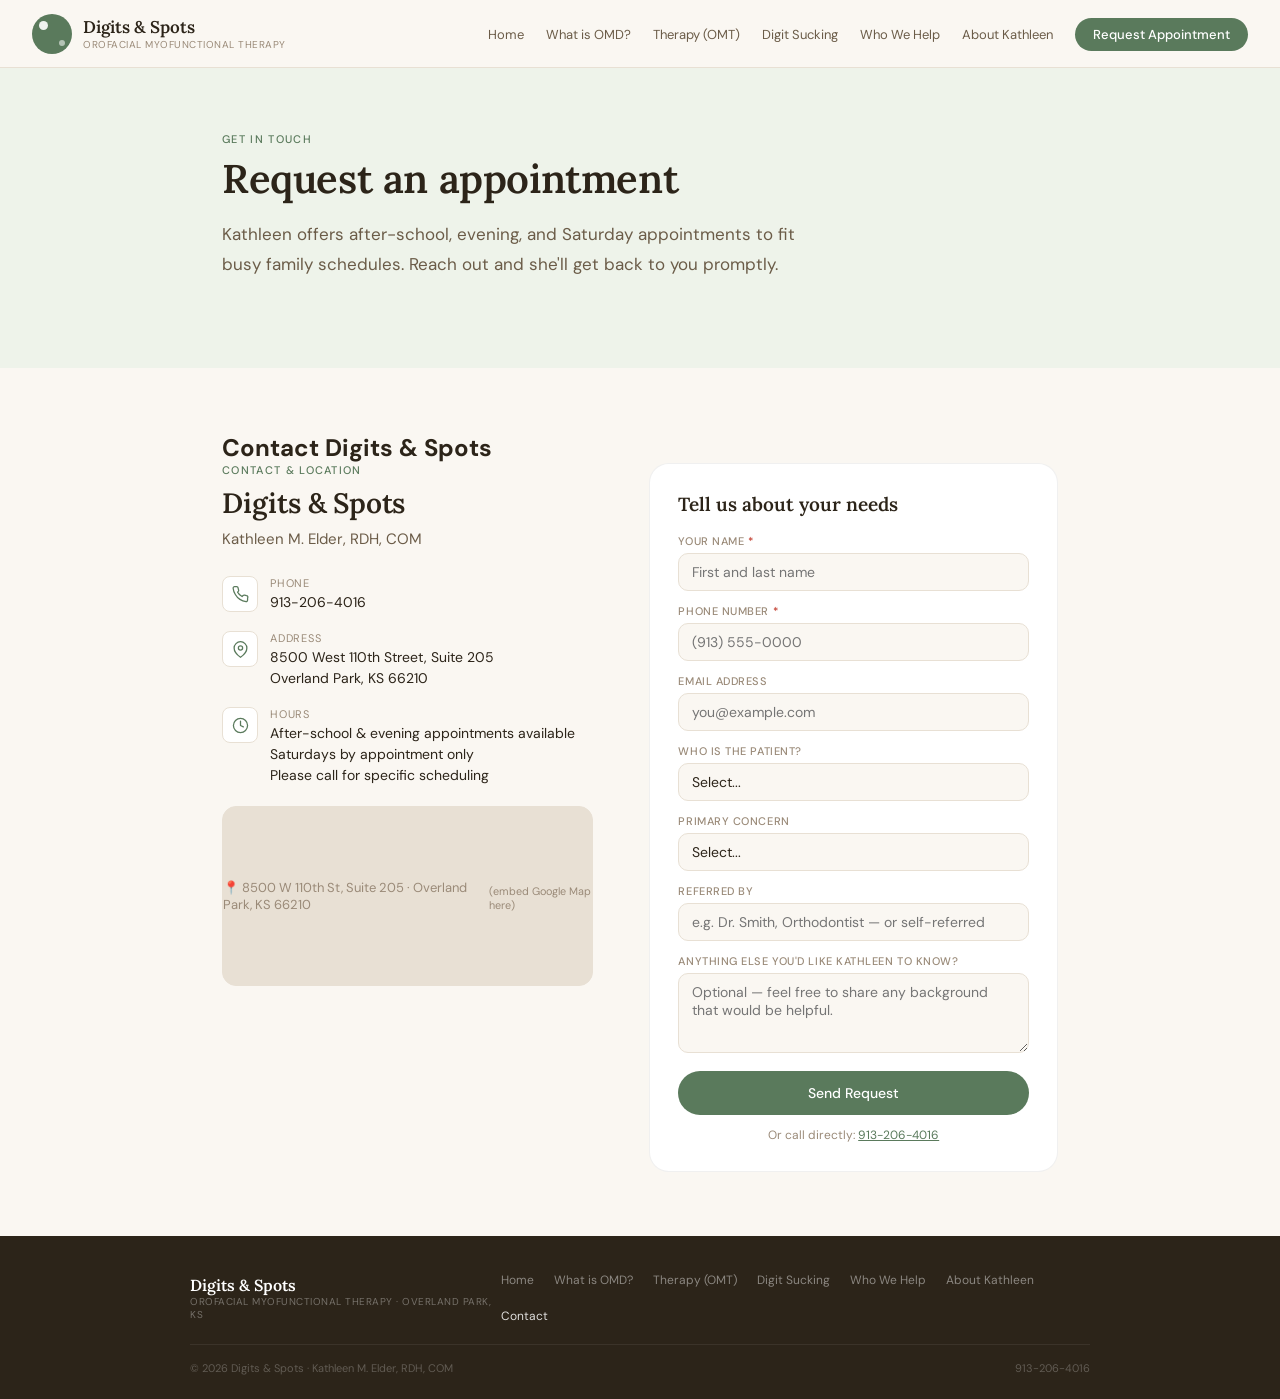
==== contact.html @ 303da66b "initial commit" ====
<!DOCTYPE html>
<html lang="en">
<head>
  <meta charset="UTF-8" />
  <meta name="viewport" content="width=device-width, initial-scale=1.0" />
  <title>Request an Appointment — Digits &amp; Spots</title>
  <meta name="description" content="Contact Kathleen Elder at Digits & Spots in Overland Park, KS. After-school, evening, and Saturday appointments available. Call 913-206-4016." />
  <link rel="stylesheet" href="css/style.css" />
</head>
<body>

  <!-- ===================== NAV ===================== -->
  <nav class="ds-nav">
    <a href="index.html" class="ds-logo" aria-label="Digits &amp; Spots home">
      <div class="ds-logo-mark" aria-hidden="true"></div>
      <div>
        <span class="ds-logo-name">Digits &amp; Spots</span>
        <span class="ds-logo-sub">Orofacial Myofunctional Therapy</span>
      </div>
    </a>
    <button class="ds-nav-toggle" aria-label="Toggle navigation" aria-expanded="false">
      <span></span><span></span><span></span>
    </button>
    <ul class="ds-nav-links">
      <li><a href="index.html">Home</a></li>
      <li><a href="omd.html">What is OMD?</a></li>
      <li><a href="therapy.html">Therapy (OMT)</a></li>
      <li><a href="digit-sucking.html">Digit Sucking</a></li>
      <li><a href="who-we-help.html">Who We Help</a></li>
      <li><a href="about.html">About Kathleen</a></li>
      <li><a href="contact.html" class="ds-nav-cta active">Request Appointment</a></li>
    </ul>
  </nav>

  <!-- ===================== HERO ===================== -->
  <section class="ds-hero-band">
    <div class="ds-inner">
      <div class="ds-section-label">Get in touch</div>
      <h1 class="ds-h1" style="max-width:520px;">Request an appointment</h1>
      <p class="ds-lead">Kathleen offers after-school, evening, and Saturday appointments to fit busy family schedules. Reach out and she'll get back to you promptly.</p>
    </div>
  </section>

  <main>
    <div class="ds-inner">
      <section class="ds-section" aria-labelledby="contact-heading">
        <h2 class="sr-only" id="contact-heading">Contact Digits &amp; Spots</h2>

        <div class="ds-contact-grid">

          <!-- LEFT: Details -->
          <div>
            <div class="ds-section-label">Contact &amp; location</div>
            <h2 class="ds-h2" style="margin-bottom:6px;">Digits &amp; Spots</h2>
            <p class="ds-body" style="margin-bottom:0;">Kathleen M. Elder, RDH, COM</p>

            <div class="ds-contact-details">
              <div class="ds-citem">
                <div class="ds-citem-icon" aria-hidden="true">
                  <svg width="17" height="17" viewBox="0 0 24 24" fill="none" stroke="#5a7a5c" stroke-width="1.8" stroke-linecap="round" stroke-linejoin="round"><path d="M22 16.92v3a2 2 0 0 1-2.18 2 19.79 19.79 0 0 1-8.63-3.07A19.5 19.5 0 0 1 4.69 12 19.79 19.79 0 0 1 1.61 3.18 2 2 0 0 1 3.6 1h3a2 2 0 0 1 2 1.72c.127.96.361 1.903.7 2.81a2 2 0 0 1-.45 2.11L7.91 8.6a16 16 0 0 0 6.29 6.29l1.45-1.45a2 2 0 0 1 2.11-.45c.907.339 1.85.573 2.81.7A2 2 0 0 1 22 16.92z"/></svg>
                </div>
                <div>
                  <div class="ds-citem-label">Phone</div>
                  <div class="ds-citem-val"><a href="tel:9132064016">913-206-4016</a></div>
                </div>
              </div>

              <div class="ds-citem">
                <div class="ds-citem-icon" aria-hidden="true">
                  <svg width="17" height="17" viewBox="0 0 24 24" fill="none" stroke="#5a7a5c" stroke-width="1.8" stroke-linecap="round" stroke-linejoin="round"><path d="M21 10c0 7-9 13-9 13s-9-6-9-13a9 9 0 0 1 18 0z"/><circle cx="12" cy="10" r="3"/></svg>
                </div>
                <div>
                  <div class="ds-citem-label">Address</div>
                  <div class="ds-citem-val">
                    8500 West 110th Street, Suite 205<br>
                    Overland Park, KS 66210
                  </div>
                </div>
              </div>

              <div class="ds-citem">
                <div class="ds-citem-icon" aria-hidden="true">
                  <svg width="17" height="17" viewBox="0 0 24 24" fill="none" stroke="#5a7a5c" stroke-width="1.8" stroke-linecap="round" stroke-linejoin="round"><circle cx="12" cy="12" r="10"/><polyline points="12 6 12 12 16 14"/></svg>
                </div>
                <div>
                  <div class="ds-citem-label">Hours</div>
                  <div class="ds-citem-val">
                    After-school &amp; evening appointments available<br>
                    Saturdays by appointment only<br>
                    Please call for specific scheduling
                  </div>
                </div>
              </div>
            </div>

            <!--
              GOOGLE MAPS EMBED:
              Replace this placeholder div with your embed iframe, e.g.:
              <iframe
                src="https://www.google.com/maps/embed?pb=..."
                width="100%" height="280" style="border:0; border-radius:14px; margin-top:20px;"
                allowfullscreen="" loading="lazy"
                referrerpolicy="no-referrer-when-downgrade"
                title="Digits &amp; Spots location map">
              </iframe>
            -->
            <div class="ds-map-placeholder">
              📍 8500 W 110th St, Suite 205 · Overland Park, KS 66210<br>
              <small style="margin-top:4px; display:block;">(embed Google Map here)</small>
            </div>
          </div>

          <!-- RIGHT: Form -->
          <div class="ds-form-card">
            <h3>Tell us about your needs</h3>
            <!--
              FORM BACKEND OPTIONS:
              Option A — Formspree (no server needed):
                <form action="https://formspree.io/f/YOUR_FORM_ID" method="POST" class="ds-contact-form">
              Option B — Netlify Forms:
                <form name="contact" method="POST" data-netlify="true" class="ds-contact-form">
              Option C — Custom backend:
                Wire up via fetch() in main.js — the JS already handles the submit event.
            -->
            <form class="ds-contact-form" novalidate>

              <div class="ds-field">
                <label for="name">Your name <span style="color:#c0392b;" aria-hidden="true">*</span></label>
                <input type="text" id="name" name="name" placeholder="First and last name" autocomplete="name" required />
              </div>

              <div class="ds-field">
                <label for="phone">Phone number <span style="color:#c0392b;" aria-hidden="true">*</span></label>
                <input type="tel" id="phone" name="phone" placeholder="(913) 555-0000" autocomplete="tel" required />
              </div>

              <div class="ds-field">
                <label for="email">Email address</label>
                <input type="email" id="email" name="email" placeholder="you@example.com" autocomplete="email" />
              </div>

              <div class="ds-field">
                <label for="patient-age">Who is the patient?</label>
                <select id="patient-age" name="patient_age">
                  <option value="">Select...</option>
                  <option value="child">Child (under 12)</option>
                  <option value="teen">Teen (12–17)</option>
                  <option value="adult">Adult (18+)</option>
                </select>
              </div>

              <div class="ds-field">
                <label for="concern">Primary concern</label>
                <select id="concern" name="concern">
                  <option value="">Select...</option>
                  <option value="digit-sucking">Thumb / finger sucking</option>
                  <option value="tongue-thrust">Tongue thrust</option>
                  <option value="mouth-breathing">Mouth breathing</option>
                  <option value="orthodontic">Orthodontic support (pre/post)</option>
                  <option value="speech">Speech / lisp</option>
                  <option value="swallowing">Swallowing dysfunction</option>
                  <option value="unsure">Not sure — want to learn more</option>
                </select>
              </div>

              <div class="ds-field">
                <label for="referred-by">Referred by</label>
                <input type="text" id="referred-by" name="referred_by" placeholder="e.g. Dr. Smith, Orthodontist — or self-referred" />
              </div>

              <div class="ds-field">
                <label for="message">Anything else you'd like Kathleen to know?</label>
                <textarea id="message" name="message" placeholder="Optional — feel free to share any background that would be helpful."></textarea>
              </div>

              <button type="submit" class="ds-btn-primary" style="width:100%; text-align:center; padding:13px;">Send Request</button>
              <p class="ds-form-note">Or call directly: <a href="tel:9132064016">913-206-4016</a></p>
            </form>
          </div>

        </div>
      </section>
    </div>
  </main>

  <!-- ===================== FOOTER ===================== -->
  <footer class="ds-footer">
    <div class="ds-footer-top">
      <div>
        <div class="ds-footer-name">Digits &amp; Spots</div>
        <div class="ds-footer-sub">Orofacial Myofunctional Therapy · Overland Park, KS</div>
      </div>
      <nav class="ds-footer-links" aria-label="Footer navigation">
        <a href="index.html">Home</a>
        <a href="omd.html">What is OMD?</a>
        <a href="therapy.html">Therapy (OMT)</a>
        <a href="digit-sucking.html">Digit Sucking</a>
        <a href="who-we-help.html">Who We Help</a>
        <a href="about.html">About Kathleen</a>
        <a href="contact.html">Contact</a>
      </nav>
    </div>
    <div class="ds-footer-bottom">
      <span>© 2026 Digits &amp; Spots · Kathleen M. Elder, RDH, COM</span>
      <span>913-206-4016</span>
    </div>
  </footer>

  <script src="js/main.js"></script>
</body>
</html>
---- css/style.css ----
@import url('https://fonts.googleapis.com/css2?family=Lora:ital,wght@0,400;0,500;0,600;1,400&family=DM+Sans:wght@300;400;500&display=swap');

/* ===================================================
   DIGITS & SPOTS — Global Stylesheet
   =================================================== */

*, *::before, *::after { box-sizing: border-box; margin: 0; padding: 0; }

:root {
  --sage:        #5a7a5c;
  --sage-light:  #8aaa7c;
  --sage-pale:   #eef3ea;
  --sage-deep:   #3a5a3c;
  --cream:       #faf7f2;
  --warm-tan:    #e8e0d4;
  --warm-dark:   #2c2419;
  --warm-mid:    #6b5c48;
  --warm-muted:  #9a8a78;
  --font-display: 'Lora', Georgia, serif;
  --font-body:    'DM Sans', sans-serif;
}

html { scroll-behavior: smooth; }

body {
  font-family: var(--font-body);
  color: var(--warm-dark);
  background: var(--cream);
  min-height: 100vh;
  overflow-x: hidden;
}

/* ===================================================
   NAVIGATION
   =================================================== */

.ds-nav {
  background: var(--cream);
  border-bottom: 1px solid var(--warm-tan);
  padding: 0 2rem;
  display: flex;
  align-items: center;
  justify-content: space-between;
  height: 68px;
  position: sticky;
  top: 0;
  z-index: 100;
}

.ds-logo {
  display: flex;
  align-items: center;
  gap: 11px;
  text-decoration: none;
}

.ds-logo-mark {
  width: 40px; height: 40px;
  border-radius: 50%;
  background: var(--sage);
  display: flex; align-items: center; justify-content: center;
  position: relative; flex-shrink: 0;
}
.ds-logo-mark::before {
  content: '';
  width: 9px; height: 9px; border-radius: 50%;
  background: rgba(255,255,255,0.9);
  position: absolute; top: 7px; left: 7px;
}
.ds-logo-mark::after {
  content: '';
  width: 6px; height: 6px; border-radius: 50%;
  background: rgba(255,255,255,0.55);
  position: absolute; bottom: 8px; right: 7px;
}

.ds-logo-name {
  font-family: var(--font-display);
  font-size: 17px; font-weight: 600;
  color: var(--warm-dark); display: block;
}
.ds-logo-sub {
  font-size: 10px; color: var(--warm-muted);
  letter-spacing: 0.05em; text-transform: uppercase; display: block;
}

.ds-nav-links {
  display: flex; align-items: center;
  gap: 22px; list-style: none;
}
.ds-nav-links a {
  font-size: 13px; font-weight: 400;
  color: var(--warm-mid); text-decoration: none;
  padding: 4px 0;
  border-bottom: 2px solid transparent;
  transition: color 0.2s, border-color 0.2s;
}
.ds-nav-links a:hover { color: var(--sage); }
.ds-nav-links a.active { color: var(--sage); border-bottom-color: var(--sage); }

.ds-nav-cta {
  background: var(--sage) !important;
  color: white !important;
  padding: 8px 18px !important;
  border-radius: 100px;
  font-weight: 500 !important;
  border-bottom: none !important;
  transition: background 0.2s !important;
}
.ds-nav-cta:hover { background: var(--sage-deep) !important; }

/* Mobile hamburger (hidden by default) */
.ds-nav-toggle {
  display: none;
  background: none; border: none;
  cursor: pointer; padding: 4px;
  flex-direction: column; gap: 5px;
}
.ds-nav-toggle span {
  display: block; width: 22px; height: 2px;
  background: var(--warm-dark); border-radius: 2px;
  transition: transform 0.25s, opacity 0.25s;
}

/* ===================================================
   LAYOUT & SHARED STRUCTURE
   =================================================== */

.ds-inner {
  max-width: 900px;
  margin: 0 auto;
  padding: 0 2rem;
}

.ds-section        { padding: 64px 0; }
.ds-section-label  { font-size: 11px; text-transform: uppercase; letter-spacing: 0.12em; color: var(--sage); font-weight: 500; margin-bottom: 10px; }

.ds-h1 {
  font-family: var(--font-display);
  font-size: 40px; font-weight: 600;
  color: var(--warm-dark); letter-spacing: -0.4px; line-height: 1.15;
  margin-bottom: 18px;
}
.ds-h1 em { font-style: italic; color: var(--sage); }

.ds-h2 {
  font-family: var(--font-display);
  font-size: 28px; font-weight: 600;
  color: var(--warm-dark); letter-spacing: -0.2px; line-height: 1.2;
  margin-bottom: 14px;
}
.ds-h2 em { font-style: italic; color: var(--sage); }

.ds-lead  { font-size: 17px; color: var(--warm-mid); line-height: 1.75; margin-bottom: 32px; max-width: 580px; }
.ds-body  { font-size: 15px; color: var(--warm-mid); line-height: 1.75; margin-bottom: 18px; }

.ds-divider { border: none; border-top: 1px solid var(--warm-tan); margin: 48px 0; }

/* ===================================================
   HERO BAND
   =================================================== */

.ds-hero-band {
  background: var(--sage-pale);
  padding: 64px 0 56px;
  position: relative; overflow: hidden;
}
.ds-hero-band .dots-bg {
  position: absolute; top: 0; right: 0;
  opacity: 0.13; pointer-events: none;
}

/* ===================================================
   TRUST BAR
   =================================================== */

.ds-trust {
  background: var(--sage);
  padding: 16px 2rem;
  display: flex; justify-content: center;
  gap: 36px; flex-wrap: wrap;
}
.ds-trust-item {
  display: flex; align-items: center;
  gap: 7px; color: rgba(255,255,255,0.85);
  font-size: 12.5px;
}
.ds-trust-item strong { color: white; font-weight: 500; }
.ds-trust-dot {
  width: 5px; height: 5px; border-radius: 50%;
  background: rgba(255,255,255,0.45); flex-shrink: 0;
}

/* ===================================================
   BUTTONS
   =================================================== */

.ds-btn-primary {
  background: var(--sage); color: white;
  padding: 12px 24px; border-radius: 100px;
  font-size: 14px; font-weight: 500;
  text-decoration: none; border: none;
  cursor: pointer; display: inline-block;
  font-family: var(--font-body);
  transition: background 0.2s, transform 0.15s;
}
.ds-btn-primary:hover { background: var(--sage-deep); transform: translateY(-1px); }

.ds-btn-outline {
  background: transparent; color: var(--warm-dark);
  padding: 12px 24px; border-radius: 100px;
  font-size: 14px; font-weight: 500;
  text-decoration: none;
  border: 1.5px solid var(--warm-tan);
  cursor: pointer; display: inline-block;
  font-family: var(--font-body);
  transition: border-color 0.2s, transform 0.15s;
}
.ds-btn-outline:hover { border-color: var(--sage); transform: translateY(-1px); }

.ds-btn-white {
  background: white; color: var(--warm-dark);
  padding: 12px 24px; border-radius: 100px;
  font-size: 14px; font-weight: 500;
  border: none; cursor: pointer;
  display: inline-block; font-family: var(--font-body);
  transition: opacity 0.2s;
}
.ds-btn-white:hover { opacity: 0.85; }

.ds-btn-row { display: flex; gap: 12px; flex-wrap: wrap; margin-top: 8px; }

/* ===================================================
   CARDS
   =================================================== */

.ds-card-grid   { display: grid; grid-template-columns: 1fr 1fr; gap: 16px; margin-bottom: 32px; }
.ds-card-grid-3 { display: grid; grid-template-columns: 1fr 1fr 1fr; gap: 14px; margin-bottom: 32px; }

.ds-card {
  background: white;
  border: 1px solid var(--warm-tan);
  border-radius: 16px; padding: 24px;
  transition: border-color 0.2s, transform 0.2s;
}
.ds-card:hover { border-color: var(--sage-light); transform: translateY(-2px); }

.ds-card-icon {
  width: 38px; height: 38px; border-radius: 10px;
  background: var(--sage-pale);
  display: flex; align-items: center; justify-content: center;
  margin-bottom: 12px;
}
.ds-card h3 {
  font-family: var(--font-display);
  font-size: 16px; font-weight: 600;
  color: var(--warm-dark); margin-bottom: 8px;
}
.ds-card p { font-size: 13px; color: var(--warm-mid); line-height: 1.65; }
.ds-card-link { color: var(--sage); font-size: 13px; }

/* ===================================================
   STAT CARDS
   =================================================== */

.ds-stat-row { display: grid; grid-template-columns: repeat(3, 1fr); gap: 14px; margin: 32px 0; }

.ds-stat {
  background: white;
  border: 1px solid var(--warm-tan);
  border-radius: 14px; padding: 20px; text-align: center;
}
.ds-stat-num {
  font-family: var(--font-display);
  font-size: 30px; font-weight: 600;
  color: var(--sage-deep); line-height: 1;
}
.ds-stat-label { font-size: 12px; color: var(--warm-muted); margin-top: 5px; line-height: 1.4; }

/* Hero stat cards */
.ds-hero-stat {
  background: white; border-radius: 14px;
  padding: 16px 20px;
  display: flex; align-items: center; gap: 14px;
  box-shadow: 0 2px 10px rgba(90,122,92,0.08);
}
.ds-hero-stat-icon {
  width: 42px; height: 42px; border-radius: 10px;
  background: var(--sage-pale);
  display: flex; align-items: center; justify-content: center; flex-shrink: 0;
}
.ds-hero-stat-num {
  font-family: var(--font-display);
  font-size: 22px; font-weight: 600;
  color: var(--sage-deep); line-height: 1;
}
.ds-hero-stat-label { font-size: 12px; color: var(--warm-muted); margin-top: 2px; }

/* ===================================================
   DARK SECTION
   =================================================== */

.ds-dark { background: var(--warm-dark); padding: 64px 0; }
.ds-dark .ds-section-label { color: var(--sage-light); }
.ds-dark .ds-h2  { color: white; }
.ds-dark .ds-body { color: rgba(255,255,255,0.65); }
.ds-dark .ds-lead { color: rgba(255,255,255,0.65); }

/* ===================================================
   PALE (SAGE) SECTION
   =================================================== */

.ds-pale { background: var(--sage-pale); padding: 64px 0; }

/* ===================================================
   PROCESS STEPS
   =================================================== */

.ds-steps { display: flex; flex-direction: column; margin-top: 32px; }
.ds-step  {
  display: grid; grid-template-columns: 56px 1fr;
  gap: 20px; padding-bottom: 32px; position: relative;
}
.ds-step:not(:last-child)::after {
  content: '';
  position: absolute; left: 27px; top: 44px; bottom: 0;
  width: 2px; background: var(--warm-tan);
}
.ds-step-num {
  width: 56px; height: 56px; border-radius: 50%;
  background: var(--cream);
  border: 2px solid var(--sage-light);
  display: flex; align-items: center; justify-content: center;
  font-family: var(--font-display);
  font-size: 18px; font-weight: 600; color: var(--sage);
  flex-shrink: 0; z-index: 1; position: relative;
}
.ds-step-body { padding-top: 12px; }
.ds-step-body h3 {
  font-family: var(--font-display);
  font-size: 17px; font-weight: 600;
  color: var(--warm-dark); margin-bottom: 6px;
}
.ds-step-body p { font-size: 14px; color: var(--warm-mid); line-height: 1.65; }

/* ===================================================
   FACTS / BULLETS
   =================================================== */

.ds-facts { display: flex; flex-direction: column; gap: 10px; }
.ds-fact  { display: flex; gap: 10px; font-size: 14px; color: var(--warm-mid); align-items: flex-start; }
.ds-fact-dot {
  width: 7px; height: 7px; border-radius: 50%;
  background: var(--sage-light); flex-shrink: 0; margin-top: 5px;
}
.ds-dark .ds-fact { color: rgba(255,255,255,0.65); }

/* ===================================================
   TAGS / PILLS
   =================================================== */

.ds-tag-row { display: flex; gap: 8px; flex-wrap: wrap; margin-bottom: 24px; }
.ds-tag {
  background: white; border: 1px solid var(--warm-tan);
  border-radius: 100px; padding: 5px 14px;
  font-size: 12.5px; color: var(--warm-mid);
}

.ds-cred-pills { display: flex; gap: 7px; flex-wrap: wrap; margin: 12px 0 18px; }
.ds-cred {
  background: var(--sage-pale); color: var(--sage-deep);
  border-radius: 100px; padding: 4px 12px;
  font-size: 12px; font-weight: 500;
}
.ds-dark .ds-cred { background: rgba(255,255,255,0.1); color: rgba(255,255,255,0.8); }

/* ===================================================
   HIGHLIGHT / BLOCKQUOTE
   =================================================== */

.ds-highlight {
  background: var(--sage-pale);
  border-left: 4px solid var(--sage);
  border-radius: 0 12px 12px 0;
  padding: 18px 20px; margin: 24px 0;
}
.ds-highlight p { font-size: 15px; color: var(--sage-deep); line-height: 1.65; font-style: italic; }
.ds-highlight cite { font-size: 12px; color: var(--warm-muted); font-style: normal; display: block; margin-top: 6px; }

/* ===================================================
   FAQ ACCORDION
   =================================================== */

.ds-faq { display: flex; flex-direction: column; }
.ds-faq-item { border-bottom: 1px solid var(--warm-tan); }
.ds-faq-q {
  width: 100%; background: none; border: none; text-align: left;
  padding: 18px 0;
  font-family: var(--font-body);
  font-size: 15px; font-weight: 500; color: var(--warm-dark);
  cursor: pointer;
  display: flex; justify-content: space-between; align-items: center; gap: 16px;
}
.ds-faq-q:hover { color: var(--sage); }
.ds-faq-icon { font-size: 20px; color: var(--sage); flex-shrink: 0; transition: transform 0.25s; font-weight: 300; }
.ds-faq-a { font-size: 14px; color: var(--warm-mid); line-height: 1.7; padding-bottom: 18px; display: none; }
.ds-faq-item.open .ds-faq-a  { display: block; }
.ds-faq-item.open .ds-faq-icon { transform: rotate(45deg); }

/* ===================================================
   PORTRAIT / ABOUT
   =================================================== */

.ds-about-grid { display: grid; grid-template-columns: 260px 1fr; gap: 52px; align-items: start; }
.ds-portrait-frame {
  background: var(--sage-deep); border-radius: 20px;
  aspect-ratio: 3/4;
  display: flex; align-items: center; justify-content: center;
  flex-direction: column; gap: 12px;
  color: rgba(255,255,255,0.5); font-size: 12px; text-align: center;
  padding: 20px; position: relative;
}
/* Swap in a real photo: add class ds-portrait-photo and set background-image */
.ds-portrait-photo {
  background-size: cover;
  background-position: center top;
}
.ds-portrait-initials {
  width: 72px; height: 72px; border-radius: 50%;
  background: rgba(255,255,255,0.12);
  display: flex; align-items: center; justify-content: center;
  font-family: var(--font-display);
  font-size: 22px; color: white; font-weight: 500;
}
.ds-portrait-badge {
  position: absolute; bottom: -12px; right: -12px;
  background: var(--sage); color: white;
  padding: 8px 14px; border-radius: 12px;
  font-size: 11px; font-weight: 500; line-height: 1.4;
  text-align: center; max-width: 140px;
}
.ds-portrait-badge strong { display: block; font-size: 12px; margin-bottom: 2px; }

/* ===================================================
   WHO WE HELP
   =================================================== */

.ds-audience-grid { display: grid; grid-template-columns: 1fr 1fr; gap: 20px; margin-bottom: 40px; }
.ds-audience-card { border-radius: 20px; padding: 32px; }
.ds-audience-card.children { background: var(--sage-pale); border: 1px solid var(--sage-light); }
.ds-audience-card.adults   { background: white; border: 1px solid var(--warm-tan); }
.ds-audience-card h3 { font-family: var(--font-display); font-size: 20px; font-weight: 600; margin-bottom: 8px; }
.ds-audience-card .ds-sub  { font-size: 13px; color: var(--warm-muted); margin-bottom: 16px; }

/* ===================================================
   REFERRAL BANNER
   =================================================== */

.ds-referral {
  background: var(--warm-dark); border-radius: 20px;
  padding: 32px 36px;
  display: flex; justify-content: space-between; align-items: center;
  gap: 24px; flex-wrap: wrap; margin-top: 40px;
}
.ds-referral h3 { font-family: var(--font-display); font-size: 20px; font-weight: 600; color: white; margin-bottom: 6px; }
.ds-referral p  { font-size: 14px; color: rgba(255,255,255,0.6); }
.ds-referral-actions { display: flex; gap: 12px; flex-wrap: wrap; }
.ds-btn-ghost {
  background: rgba(255,255,255,0.12); color: white;
  padding: 12px 20px; border-radius: 100px;
  font-size: 14px; font-weight: 500; text-decoration: none;
  display: inline-block;
  border: 1px solid rgba(255,255,255,0.2);
  transition: background 0.2s;
}
.ds-btn-ghost:hover { background: rgba(255,255,255,0.2); }

/* ===================================================
   PARTNERS GRID
   =================================================== */

.ds-partners { display: grid; grid-template-columns: repeat(4, 1fr); gap: 12px; margin: 28px 0; }
.ds-partner  {
  background: white; border: 1px solid var(--warm-tan);
  border-radius: 12px; padding: 18px 14px; text-align: center;
}
.ds-partner-emoji { font-size: 22px; margin-bottom: 8px; }
.ds-partner h4 { font-size: 13px; font-weight: 500; color: var(--warm-dark); }

/* ===================================================
   CONTACT
   =================================================== */

.ds-contact-grid { display: grid; grid-template-columns: 1fr 1.1fr; gap: 56px; align-items: start; }
.ds-contact-details { display: flex; flex-direction: column; gap: 18px; margin-top: 24px; }
.ds-citem { display: flex; gap: 12px; align-items: flex-start; }
.ds-citem-icon {
  width: 36px; height: 36px;
  background: white; border-radius: 8px;
  border: 1px solid var(--warm-tan);
  display: flex; align-items: center; justify-content: center; flex-shrink: 0;
}
.ds-citem-label { font-size: 11px; text-transform: uppercase; letter-spacing: 0.07em; color: var(--warm-muted); margin-bottom: 2px; }
.ds-citem-val   { font-size: 14px; color: var(--warm-dark); line-height: 1.5; }
.ds-citem-val a { color: var(--warm-dark); text-decoration: none; }
.ds-citem-val a:hover { color: var(--sage); }

.ds-map-placeholder {
  background: var(--warm-tan); border-radius: 14px; height: 180px;
  display: flex; align-items: center; justify-content: center;
  color: var(--warm-muted); font-size: 13px; margin-top: 20px;
  border: 1px solid var(--warm-tan);
}

/* ===================================================
   FORM
   =================================================== */

.ds-form-card {
  background: white; border-radius: 20px;
  padding: 28px; border: 1px solid rgba(0,0,0,0.06);
}
.ds-form-card h3 {
  font-family: var(--font-display);
  font-size: 19px; font-weight: 600;
  color: var(--warm-dark); margin-bottom: 18px;
}
.ds-field { margin-bottom: 13px; }
.ds-field label {
  display: block; font-size: 11px; font-weight: 500;
  color: var(--warm-muted); letter-spacing: 0.05em;
  text-transform: uppercase; margin-bottom: 5px;
}
.ds-field input,
.ds-field textarea,
.ds-field select {
  width: 100%; padding: 9px 13px;
  border: 1.5px solid var(--warm-tan);
  border-radius: 10px;
  font-family: var(--font-body);
  font-size: 14px; color: var(--warm-dark);
  background: var(--cream); outline: none;
  transition: border-color 0.2s;
  -webkit-appearance: none; appearance: none;
}
.ds-field input:focus,
.ds-field textarea:focus,
.ds-field select:focus { border-color: var(--sage); background: white; }
.ds-field textarea { height: 80px; resize: vertical; }
.ds-form-note { font-size: 12px; color: var(--warm-muted); text-align: center; margin-top: 12px; }
.ds-form-note a { color: var(--sage); }

/* ===================================================
   FOOTER
   =================================================== */

.ds-footer { background: var(--warm-dark); padding: 36px 2rem 24px; }
.ds-footer-top {
  max-width: 900px; margin: 0 auto;
  display: flex; justify-content: space-between; align-items: center;
  padding-bottom: 20px;
  border-bottom: 1px solid rgba(255,255,255,0.07);
  margin-bottom: 16px;
}
.ds-footer-name { font-family: var(--font-display); font-size: 16px; color: white; font-weight: 600; }
.ds-footer-sub  { font-size: 10px; color: rgba(255,255,255,0.35); text-transform: uppercase; letter-spacing: 0.05em; }
.ds-footer-links { display: flex; gap: 20px; flex-wrap: wrap; }
.ds-footer-links a { font-size: 12px; color: rgba(255,255,255,0.45); text-decoration: none; transition: color 0.2s; }
.ds-footer-links a:hover { color: rgba(255,255,255,0.85); }
.ds-footer-links a.active { color: rgba(255,255,255,0.85); }
.ds-footer-bottom {
  max-width: 900px; margin: 0 auto;
  display: flex; justify-content: space-between;
  font-size: 11px; color: rgba(255,255,255,0.25);
}

/* ===================================================
   HOME PAGE SPECIFIC
   =================================================== */

.ds-home-hero-grid {
  display: grid; grid-template-columns: 1fr 1fr;
  gap: 44px; align-items: end;
}
.ds-hero-stats { display: flex; flex-direction: column; gap: 12px; padding-bottom: 8px; }
.ds-hero-eyebrow {
  display: inline-flex; align-items: center; gap: 8px;
  background: white; border: 1px solid var(--warm-tan);
  border-radius: 100px; padding: 5px 14px 5px 8px;
  font-size: 12px; color: var(--sage-deep); font-weight: 500;
  letter-spacing: 0.03em; margin-bottom: 18px;
}
.ds-hero-eyebrow-dot {
  width: 7px; height: 7px; border-radius: 50%;
  background: var(--sage); display: inline-block;
}

/* ===================================================
   SERVICE CARDS (Home)
   =================================================== */

.ds-service-num {
  font-family: var(--font-display);
  font-size: 52px; font-weight: 600;
  color: var(--warm-tan); line-height: 1;
  margin-bottom: 14px; letter-spacing: -2px;
}

/* ===================================================
   RESPONSIVE — MOBILE
   =================================================== */

@media (max-width: 768px) {
  .ds-nav-links { display: none; flex-direction: column; gap: 0; }
  .ds-nav-links.open {
    display: flex;
    position: fixed; top: 68px; left: 0; right: 0;
    background: var(--cream);
    border-bottom: 1px solid var(--warm-tan);
    padding: 12px 0 20px;
  }
  .ds-nav-links.open li { width: 100%; }
  .ds-nav-links.open a {
    display: block; padding: 12px 2rem;
    border-bottom: none; font-size: 15px;
  }
  .ds-nav-links.open .ds-nav-cta {
    margin: 8px 2rem 0; border-radius: 100px;
    text-align: center; display: block;
    padding: 12px 2rem !important;
  }
  .ds-nav-toggle { display: flex; }

  .ds-h1  { font-size: 30px; }
  .ds-h2  { font-size: 22px; }
  .ds-lead { font-size: 15px; }

  .ds-home-hero-grid  { grid-template-columns: 1fr; }
  .ds-hero-stats      { display: none; }
  .ds-card-grid       { grid-template-columns: 1fr; }
  .ds-card-grid-3     { grid-template-columns: 1fr; }
  .ds-stat-row        { grid-template-columns: 1fr; }
  .ds-about-grid      { grid-template-columns: 1fr; }
  .ds-contact-grid    { grid-template-columns: 1fr; }
  .ds-audience-grid   { grid-template-columns: 1fr; }
  .ds-partners        { grid-template-columns: 1fr 1fr; }
  .ds-trust           { gap: 16px; }
  .ds-referral        { flex-direction: column; }
  .ds-footer-top      { flex-direction: column; gap: 20px; align-items: flex-start; }

  .ds-section { padding: 44px 0; }
  .ds-dark    { padding: 44px 0; }
  .ds-pale    { padding: 44px 0; }
}
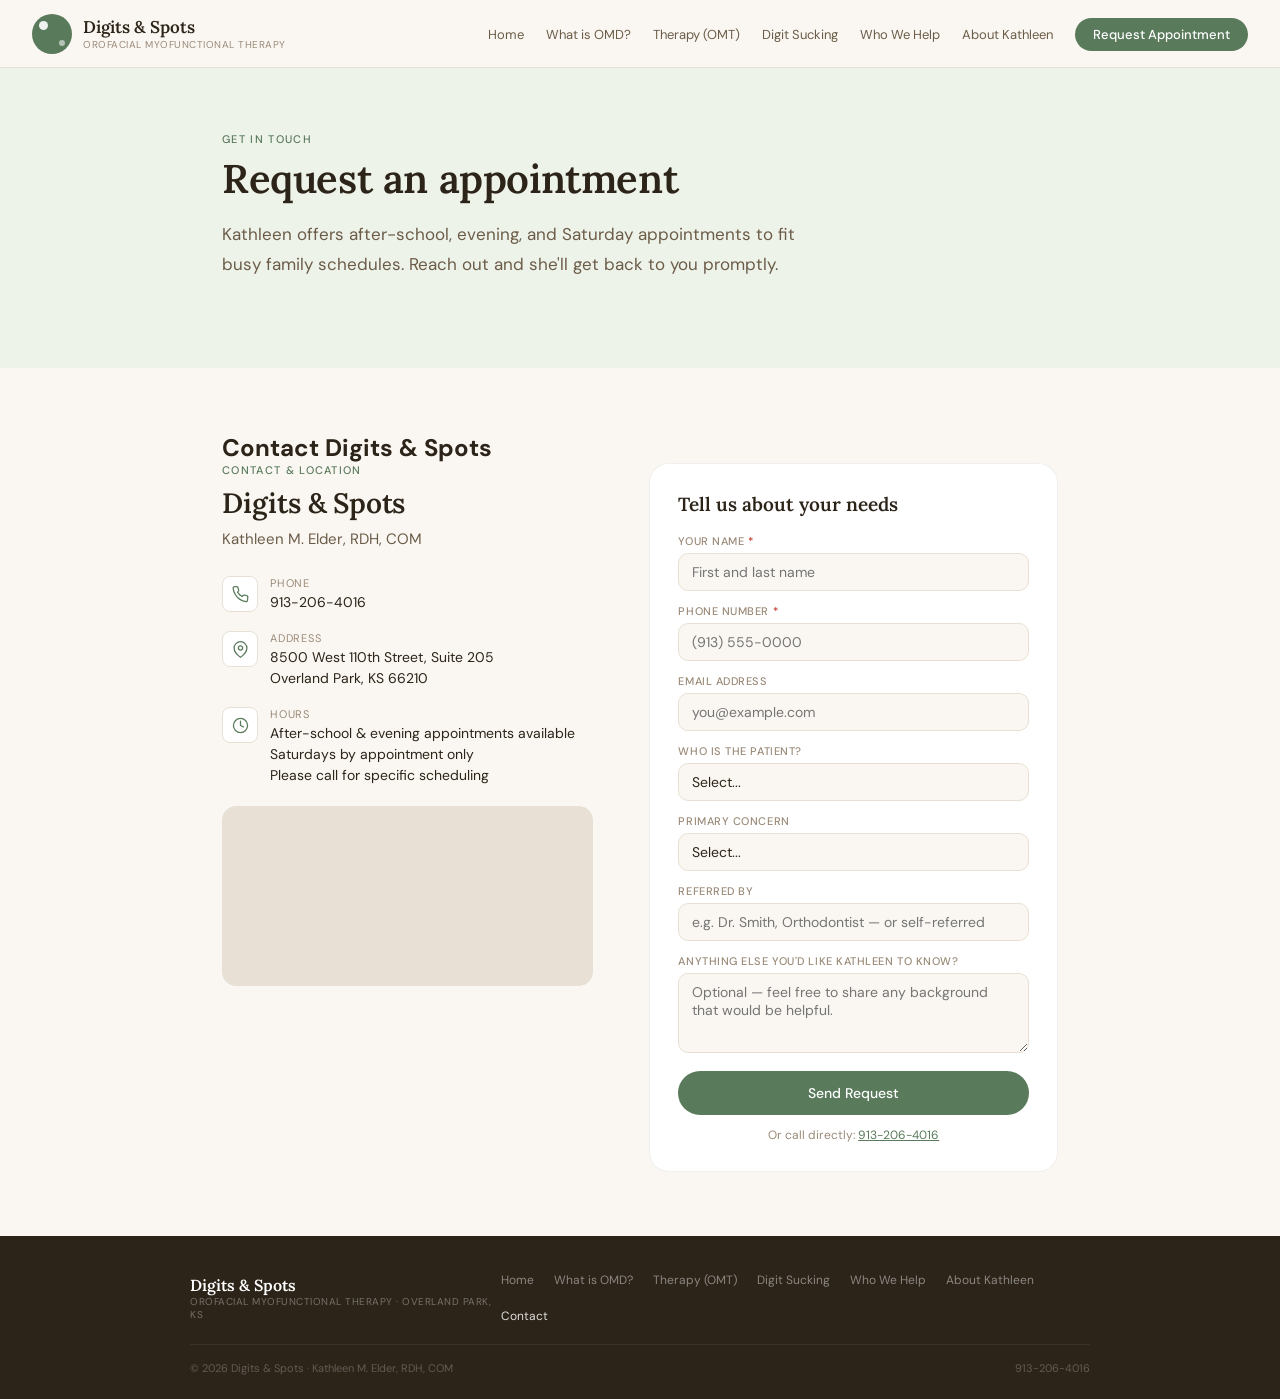
==== commit 3eed5d81: "added the formspree contact form and google map embed" ====
--- a/contact.html
+++ b/contact.html
@@ -94,19 +94,31 @@
             </div>
 
             <!--
-              GOOGLE MAPS EMBED:
-              Replace this placeholder div with your embed iframe, e.g.:
+              GOOGLE MAPS EMBED — how to get your embed code:
+              1. Go to https://maps.google.com
+              2. Search for: 8500 W 110th St Suite 205, Overland Park, KS 66210
+              3. Click Share → Embed a map → Copy HTML
+              4. Paste the <iframe> tag below, replacing the placeholder div.
+
+              The iframe should look roughly like this (your src URL will be unique):
               <iframe
-                src="https://www.google.com/maps/embed?pb=..."
-                width="100%" height="280" style="border:0; border-radius:14px; margin-top:20px;"
+                src="https://www.google.com/maps/embed?pb=!1m18!..."
+                width="100%" height="260"
+                style="border:0; border-radius:14px; display:block;"
                 allowfullscreen="" loading="lazy"
                 referrerpolicy="no-referrer-when-downgrade"
-                title="Digits &amp; Spots location map">
+                title="Digits &amp; Spots — 8500 W 110th St, Overland Park, KS">
               </iframe>
             -->
-            <div class="ds-map-placeholder">
-              📍 8500 W 110th St, Suite 205 · Overland Park, KS 66210<br>
-              <small style="margin-top:4px; display:block;">(embed Google Map here)</small>
+            <div class="ds-map-placeholder" id="map-placeholder">
+              <iframe
+                src="https://www.google.com/maps/embed?pb=!1m18!1m12!1m3!1d3103.753471097652!2d-94.68478552410875!3d38.929611944802836!2m3!1f0!2f0!3f0!3m2!1i1024!2i768!4f13.1!3m3!1m2!1s0x87c0ea56bc0dcf51%3A0x35dce3a68672e450!2s8500%20W%20110th%20St%20Suite%20205%2C%20Overland%20Park%2C%20KS%2066210!5e0!3m2!1sen!2sus!4v1779480967660!5m2!1sen!2sus"
+                width="100%" height="260"
+                style="border:0; border-radius:14px; display:block;"
+                allowfullscreen="" loading="lazy"
+                referrerpolicy="no-referrer-when-downgrade"
+                title="Digits &amp; Spots — 8500 W 110th St, Overland Park, KS">
+              </iframe>
             </div>
           </div>
 
@@ -114,15 +126,27 @@
           <div class="ds-form-card">
             <h3>Tell us about your needs</h3>
             <!--
-              FORM BACKEND OPTIONS:
-              Option A — Formspree (no server needed):
-                <form action="https://formspree.io/f/YOUR_FORM_ID" method="POST" class="ds-contact-form">
-              Option B — Netlify Forms:
-                <form name="contact" method="POST" data-netlify="true" class="ds-contact-form">
-              Option C — Custom backend:
-                Wire up via fetch() in main.js — the JS already handles the submit event.
+              FORMSPREE SETUP (one-time):
+              1. Go to https://formspree.io and sign up / log in.
+              2. Create a new form — Formspree will give you a unique form ID
+                 that looks like: xpwzabcd
+              3. Replace YOUR_FORM_ID in the action URL below with that ID.
+              4. Formspree will email submissions to the address on your account.
+                 You can change the recipient inside your Formspree dashboard.
+              5. (Optional) In the Formspree dashboard, set a custom Reply-To
+                 field to "email" so you can reply directly to patients.
             -->
-            <form class="ds-contact-form" novalidate>
+            <form
+              class="ds-contact-form"
+              action="https://formspree.io/f/mwvzbyea"
+              method="POST"
+              novalidate
+            >
+              <!-- Formspree config fields -->
+              <input type="hidden" name="_subject" value="New appointment request — Digits &amp; Spots" />
+              <input type="hidden" name="_next" value="" />
+              <!-- Honeypot spam trap — keep hidden -->
+              <input type="text" name="_gotcha" style="display:none" tabindex="-1" autocomplete="off" />
 
               <div class="ds-field">
                 <label for="name">Your name <span style="color:#c0392b;" aria-hidden="true">*</span></label>
@@ -173,7 +197,15 @@
                 <textarea id="message" name="message" placeholder="Optional — feel free to share any background that would be helpful."></textarea>
               </div>
 
-              <button type="submit" class="ds-btn-primary" style="width:100%; text-align:center; padding:13px;">Send Request</button>
+              <!-- Success / error messages — shown by main.js after submit -->
+              <div id="form-success" role="alert" style="display:none; background:var(--sage-pale); border:1px solid var(--sage-light); border-radius:12px; padding:16px 18px; margin-bottom:14px; font-size:14px; color:var(--sage-deep); line-height:1.5;">
+                ✓ <strong>Request sent!</strong> Kathleen will be in touch soon. You can also reach her directly at <a href="tel:9132064016" style="color:var(--sage-deep);">913-206-4016</a>.
+              </div>
+              <div id="form-error" role="alert" style="display:none; background:#fdf2f2; border:1px solid #e8b4b4; border-radius:12px; padding:16px 18px; margin-bottom:14px; font-size:14px; color:#8b2e2e; line-height:1.5;">
+                ✗ Something went wrong — please try again or call <a href="tel:9132064016" style="color:#8b2e2e;">913-206-4016</a> directly.
+              </div>
+
+              <button type="submit" class="ds-btn-primary" id="form-submit-btn" style="width:100%; text-align:center; padding:13px;">Send Request</button>
               <p class="ds-form-note">Or call directly: <a href="tel:9132064016">913-206-4016</a></p>
             </form>
           </div>
@@ -207,5 +239,61 @@
   </footer>
 
   <script src="js/main.js"></script>
+  <script>
+    // Formspree AJAX submission — intercepts the native POST so the page
+    // doesn't redirect, and instead shows the inline success / error state.
+    (function () {
+      var form    = document.querySelector('.ds-contact-form');
+      var btn     = document.getElementById('form-submit-btn');
+      var success = document.getElementById('form-success');
+      var error   = document.getElementById('form-error');
+
+      if (!form) return;
+
+      form.addEventListener('submit', function (e) {
+        e.preventDefault();
+
+        // Basic client-side required-field check
+        var name  = form.querySelector('#name');
+        var phone = form.querySelector('#phone');
+        var valid = true;
+        [name, phone].forEach(function (el) {
+          if (!el.value.trim()) {
+            el.style.borderColor = '#c0392b';
+            valid = false;
+          } else {
+            el.style.borderColor = '';
+          }
+        });
+        if (!valid) return;
+
+        // Send to Formspree
+        btn.disabled    = true;
+        btn.textContent = 'Sending…';
+        success.style.display = 'none';
+        error.style.display   = 'none';
+
+        fetch(form.action, {
+          method:  'POST',
+          body:    new FormData(form),
+          headers: { 'Accept': 'application/json' }
+        })
+        .then(function (res) {
+          if (res.ok) {
+            success.style.display = 'block';
+            form.reset();
+            btn.textContent = 'Sent ✓';
+          } else {
+            return res.json().then(function (data) { throw data; });
+          }
+        })
+        .catch(function () {
+          error.style.display = 'block';
+          btn.disabled    = false;
+          btn.textContent = 'Send Request';
+        });
+      });
+    })();
+  </script>
 </body>
-</html>
+</html>
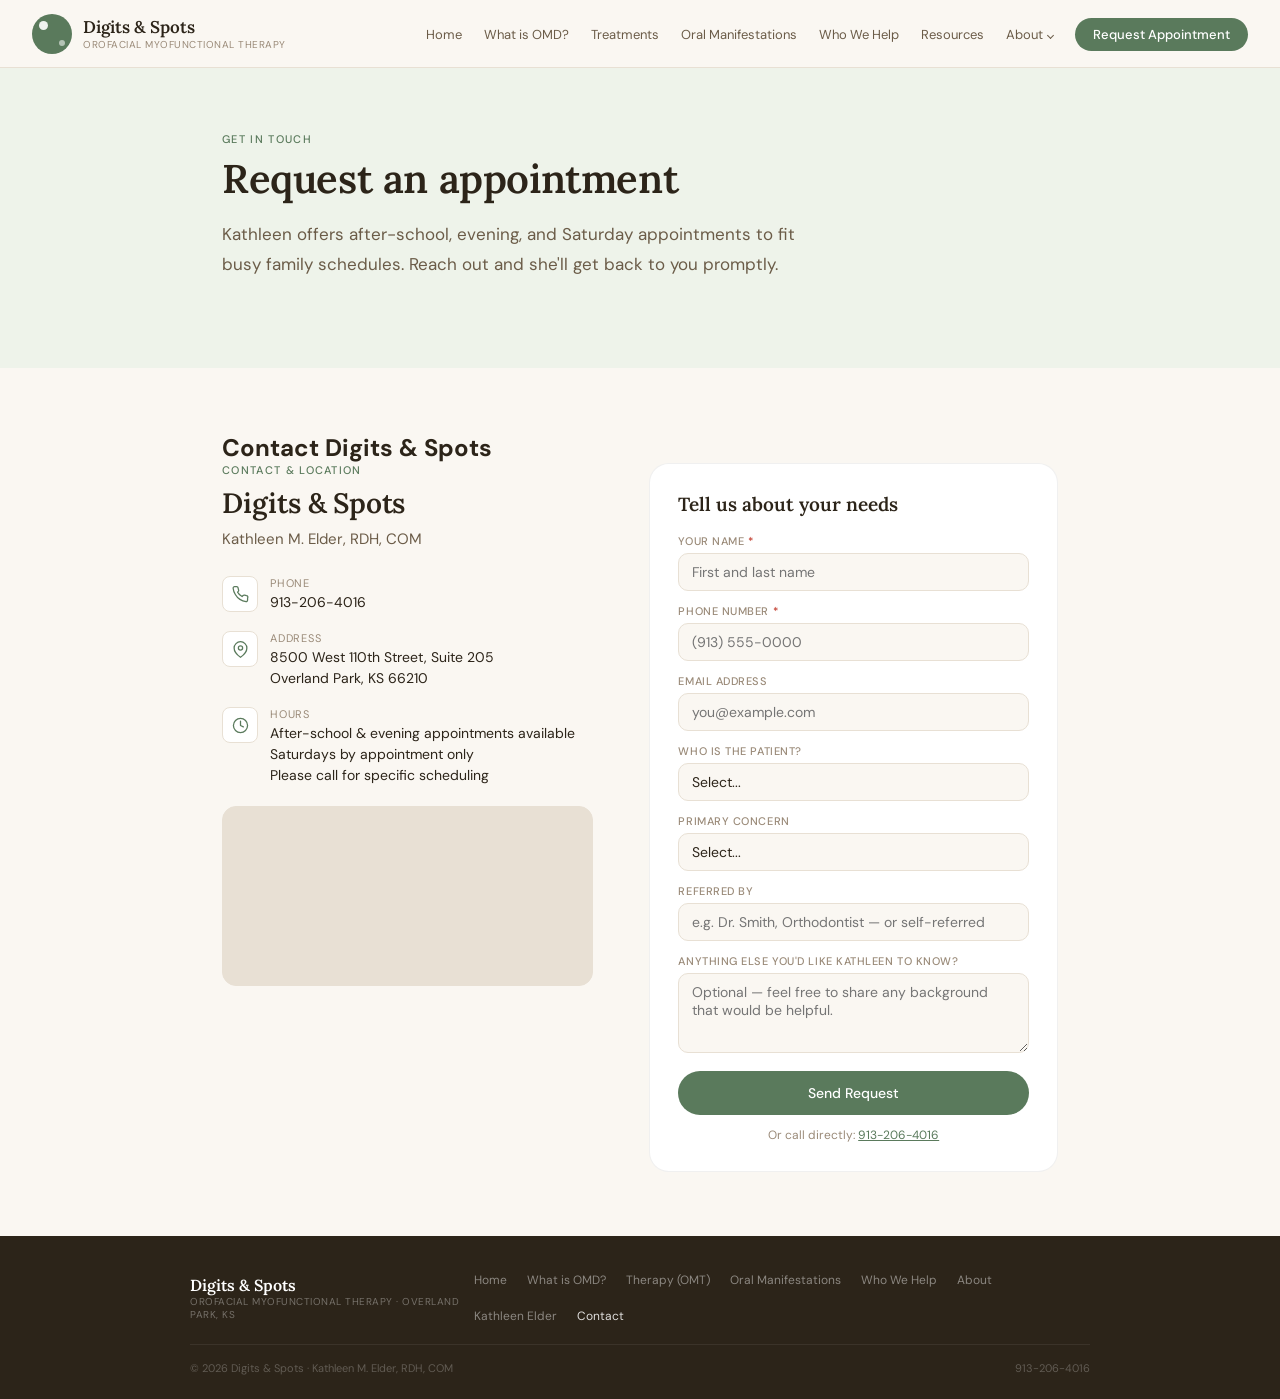
==== commit a77b2a0f: "Restructure site with new page hierarchy, nav dropdown, and expanded content - Reorganize homepage i" ====
--- a/contact.html
+++ b/contact.html
@@ -23,11 +23,12 @@
     </button>
     <ul class="ds-nav-links">
       <li><a href="index.html">Home</a></li>
-      <li><a href="omd.html">What is OMD?</a></li>
-      <li><a href="therapy.html">Therapy (OMT)</a></li>
-      <li><a href="digit-sucking.html">Digit Sucking</a></li>
+      <li><a href="orofacialmyofunctionaldisorders.html">What is OMD?</a></li>
+      <li><a href="treatments.html">Treatments</a></li>
+      <li><a href="oral-manifestations.html">Oral Manifestations</a></li>
       <li><a href="who-we-help.html">Who We Help</a></li>
-      <li><a href="about.html">About Kathleen</a></li>
+      <li><a href="resources.html">Resources</a></li>
+      <li class="ds-nav-dropdown"><a href="#">About</a><ul class="ds-nav-dropdown-menu"><li><a href="about/digitsandspots.html">Digits &amp; Spots</a></li><li><a href="about/kathleenelder.html">Kathleen Elder</a></li></ul></li>
       <li><a href="contact.html" class="ds-nav-cta active">Request Appointment</a></li>
     </ul>
   </nav>
@@ -224,11 +225,12 @@
       </div>
       <nav class="ds-footer-links" aria-label="Footer navigation">
         <a href="index.html">Home</a>
-        <a href="omd.html">What is OMD?</a>
-        <a href="therapy.html">Therapy (OMT)</a>
-        <a href="digit-sucking.html">Digit Sucking</a>
+        <a href="orofacialmyofunctionaldisorders.html">What is OMD?</a>
+        <a href="treatments.html">Therapy (OMT)</a>
+        <a href="oral-manifestations.html">Oral Manifestations</a>
         <a href="who-we-help.html">Who We Help</a>
-        <a href="about.html">About Kathleen</a>
+        <a href="about/digitsandspots.html">About</a>
+        <a href="about/kathleenelder.html">Kathleen Elder</a>
         <a href="contact.html">Contact</a>
       </nav>
     </div>
--- a/css/style.css
+++ b/css/style.css
@@ -97,6 +97,53 @@
 }
 .ds-nav-links a:hover { color: var(--sage); }
 .ds-nav-links a.active { color: var(--sage); border-bottom-color: var(--sage); }
+
+/* About dropdown */
+.ds-nav-dropdown {
+  position: relative;
+}
+.ds-nav-dropdown > a::after {
+  content: '';
+  display: inline-block;
+  width: 5px; height: 5px;
+  border-right: 1.5px solid currentColor;
+  border-bottom: 1.5px solid currentColor;
+  transform: rotate(45deg);
+  margin-left: 5px;
+  vertical-align: 1px;
+}
+.ds-nav-dropdown-menu {
+  display: none;
+  position: absolute;
+  top: 100%;
+  left: 50%;
+  transform: translateX(-50%);
+  background: var(--cream);
+  border: 1px solid var(--warm-tan);
+  border-radius: 8px;
+  padding: 6px 0;
+  min-width: 200px;
+  box-shadow: 0 4px 16px rgba(0,0,0,0.08);
+  z-index: 200;
+  list-style: none;
+}
+.ds-nav-dropdown-menu li a {
+  display: block;
+  padding: 8px 16px !important;
+  font-size: 13px;
+  color: var(--warm-mid);
+  text-decoration: none;
+  border-bottom: none !important;
+  white-space: nowrap;
+}
+.ds-nav-dropdown-menu li a:hover {
+  background: var(--sage-pale);
+  color: var(--sage);
+}
+.ds-nav-dropdown:hover .ds-nav-dropdown-menu,
+.ds-nav-dropdown:focus-within .ds-nav-dropdown-menu {
+  display: block;
+}
 
 .ds-nav-cta {
   background: var(--sage) !important;
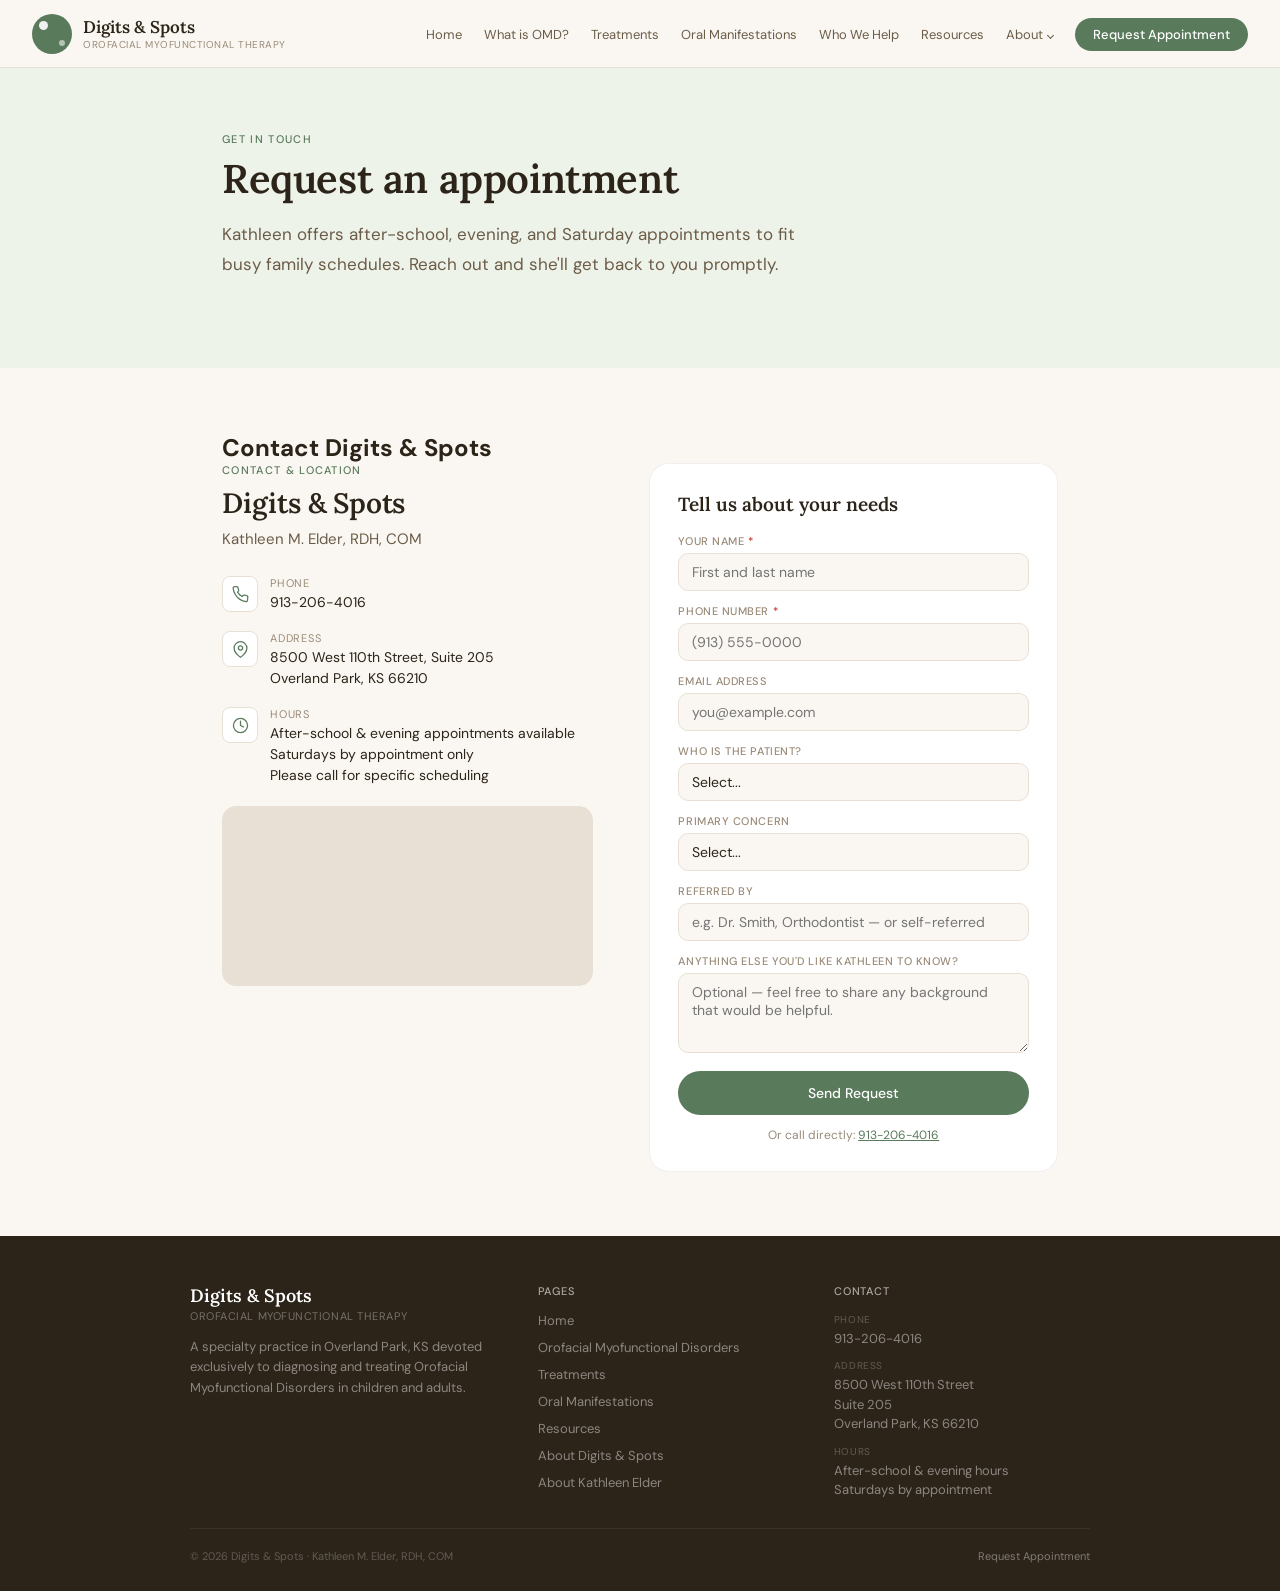
==== commit 7a672237: "redesigned multiple pages" ====
--- a/contact.html
+++ b/contact.html
@@ -218,25 +218,45 @@
 
   <!-- ===================== FOOTER ===================== -->
   <footer class="ds-footer">
-    <div class="ds-footer-top">
+    <div class="ds-footer-grid">
+      <div class="ds-footer-brand">
+        <div class="ds-footer-name">Digits &amp; Spots</div>
+        <div class="ds-footer-sub">Orofacial Myofunctional Therapy</div>
+        <p class="ds-footer-desc">A specialty practice in Overland Park, KS devoted exclusively to diagnosing and treating Orofacial Myofunctional Disorders in children and adults.</p>
+      </div>
       <div>
-        <div class="ds-footer-name">Digits &amp; Spots</div>
-        <div class="ds-footer-sub">Orofacial Myofunctional Therapy · Overland Park, KS</div>
+        <div class="ds-footer-col-title">Pages</div>
+        <nav class="ds-footer-links" aria-label="Footer navigation">
+          <a href="index.html">Home</a>
+          <a href="orofacialmyofunctionaldisorders.html">Orofacial Myofunctional Disorders</a>
+          <a href="treatments.html">Treatments</a>
+          <a href="oral-manifestations.html">Oral Manifestations</a>
+          <a href="resources.html">Resources</a>
+          <a href="about/digitsandspots.html">About Digits &amp; Spots</a>
+          <a href="about/kathleenelder.html">About Kathleen Elder</a>
+        </nav>
       </div>
-      <nav class="ds-footer-links" aria-label="Footer navigation">
-        <a href="index.html">Home</a>
-        <a href="orofacialmyofunctionaldisorders.html">What is OMD?</a>
-        <a href="treatments.html">Therapy (OMT)</a>
-        <a href="oral-manifestations.html">Oral Manifestations</a>
-        <a href="who-we-help.html">Who We Help</a>
-        <a href="about/digitsandspots.html">About</a>
-        <a href="about/kathleenelder.html">Kathleen Elder</a>
-        <a href="contact.html">Contact</a>
-      </nav>
+      <div>
+        <div class="ds-footer-col-title">Contact</div>
+        <div class="ds-footer-contact">
+          <div class="ds-footer-contact-item">
+            <div class="ds-footer-contact-label">Phone</div>
+            <a href="tel:9132064016">913-206-4016</a>
+          </div>
+          <div class="ds-footer-contact-item">
+            <div class="ds-footer-contact-label">Address</div>
+            8500 West 110th Street<br>Suite 205<br>Overland Park, KS 66210
+          </div>
+          <div class="ds-footer-contact-item">
+            <div class="ds-footer-contact-label">Hours</div>
+            After-school &amp; evening hours<br>Saturdays by appointment
+          </div>
+        </div>
+      </div>
     </div>
     <div class="ds-footer-bottom">
-      <span>© 2026 Digits &amp; Spots · Kathleen M. Elder, RDH, COM</span>
-      <span>913-206-4016</span>
+      <span>&copy; 2026 Digits &amp; Spots &middot; Kathleen M. Elder, RDH, COM</span>
+      <a href="contact.html" style="color:rgba(255,255,255,0.4); text-decoration:none;">Request Appointment</a>
     </div>
   </footer>
 
--- a/css/style.css
+++ b/css/style.css
@@ -601,20 +601,31 @@
    FOOTER
    =================================================== */
 
-.ds-footer { background: var(--warm-dark); padding: 36px 2rem 24px; }
-.ds-footer-top {
+.ds-footer { background: var(--warm-dark); padding: 48px 2rem 28px; }
+.ds-footer-grid {
   max-width: 900px; margin: 0 auto;
-  display: flex; justify-content: space-between; align-items: center;
-  padding-bottom: 20px;
+  display: grid; grid-template-columns: 1.2fr 1fr 1fr;
+  gap: 40px;
+  padding-bottom: 28px;
   border-bottom: 1px solid rgba(255,255,255,0.07);
-  margin-bottom: 16px;
-}
-.ds-footer-name { font-family: var(--font-display); font-size: 16px; color: white; font-weight: 600; }
-.ds-footer-sub  { font-size: 10px; color: rgba(255,255,255,0.35); text-transform: uppercase; letter-spacing: 0.05em; }
-.ds-footer-links { display: flex; gap: 20px; flex-wrap: wrap; }
-.ds-footer-links a { font-size: 12px; color: rgba(255,255,255,0.45); text-decoration: none; transition: color 0.2s; }
+  margin-bottom: 20px;
+}
+.ds-footer-brand {}
+.ds-footer-name { font-family: var(--font-display); font-size: 18px; color: white; font-weight: 600; }
+.ds-footer-sub  { font-size: 11px; color: rgba(255,255,255,0.35); text-transform: uppercase; letter-spacing: 0.05em; margin-top: 2px; }
+.ds-footer-desc { font-size: 13px; color: rgba(255,255,255,0.45); line-height: 1.6; margin-top: 14px; }
+.ds-footer-col-title {
+  font-size: 11px; font-weight: 500; color: rgba(255,255,255,0.6);
+  text-transform: uppercase; letter-spacing: 0.08em; margin-bottom: 14px;
+}
+.ds-footer-links { display: flex; flex-direction: column; gap: 10px; }
+.ds-footer-links a { font-size: 13px; color: rgba(255,255,255,0.45); text-decoration: none; transition: color 0.2s; }
 .ds-footer-links a:hover { color: rgba(255,255,255,0.85); }
-.ds-footer-links a.active { color: rgba(255,255,255,0.85); }
+.ds-footer-contact { display: flex; flex-direction: column; gap: 10px; }
+.ds-footer-contact-item { font-size: 13px; color: rgba(255,255,255,0.45); line-height: 1.5; }
+.ds-footer-contact-item a { color: rgba(255,255,255,0.45); text-decoration: none; transition: color 0.2s; }
+.ds-footer-contact-item a:hover { color: rgba(255,255,255,0.85); }
+.ds-footer-contact-label { font-size: 10px; color: rgba(255,255,255,0.25); text-transform: uppercase; letter-spacing: 0.06em; margin-bottom: 2px; }
 .ds-footer-bottom {
   max-width: 900px; margin: 0 auto;
   display: flex; justify-content: space-between;
@@ -693,7 +704,7 @@
   .ds-partners        { grid-template-columns: 1fr 1fr; }
   .ds-trust           { gap: 16px; }
   .ds-referral        { flex-direction: column; }
-  .ds-footer-top      { flex-direction: column; gap: 20px; align-items: flex-start; }
+  .ds-footer-grid     { grid-template-columns: 1fr; gap: 28px; }
 
   .ds-section { padding: 44px 0; }
   .ds-dark    { padding: 44px 0; }
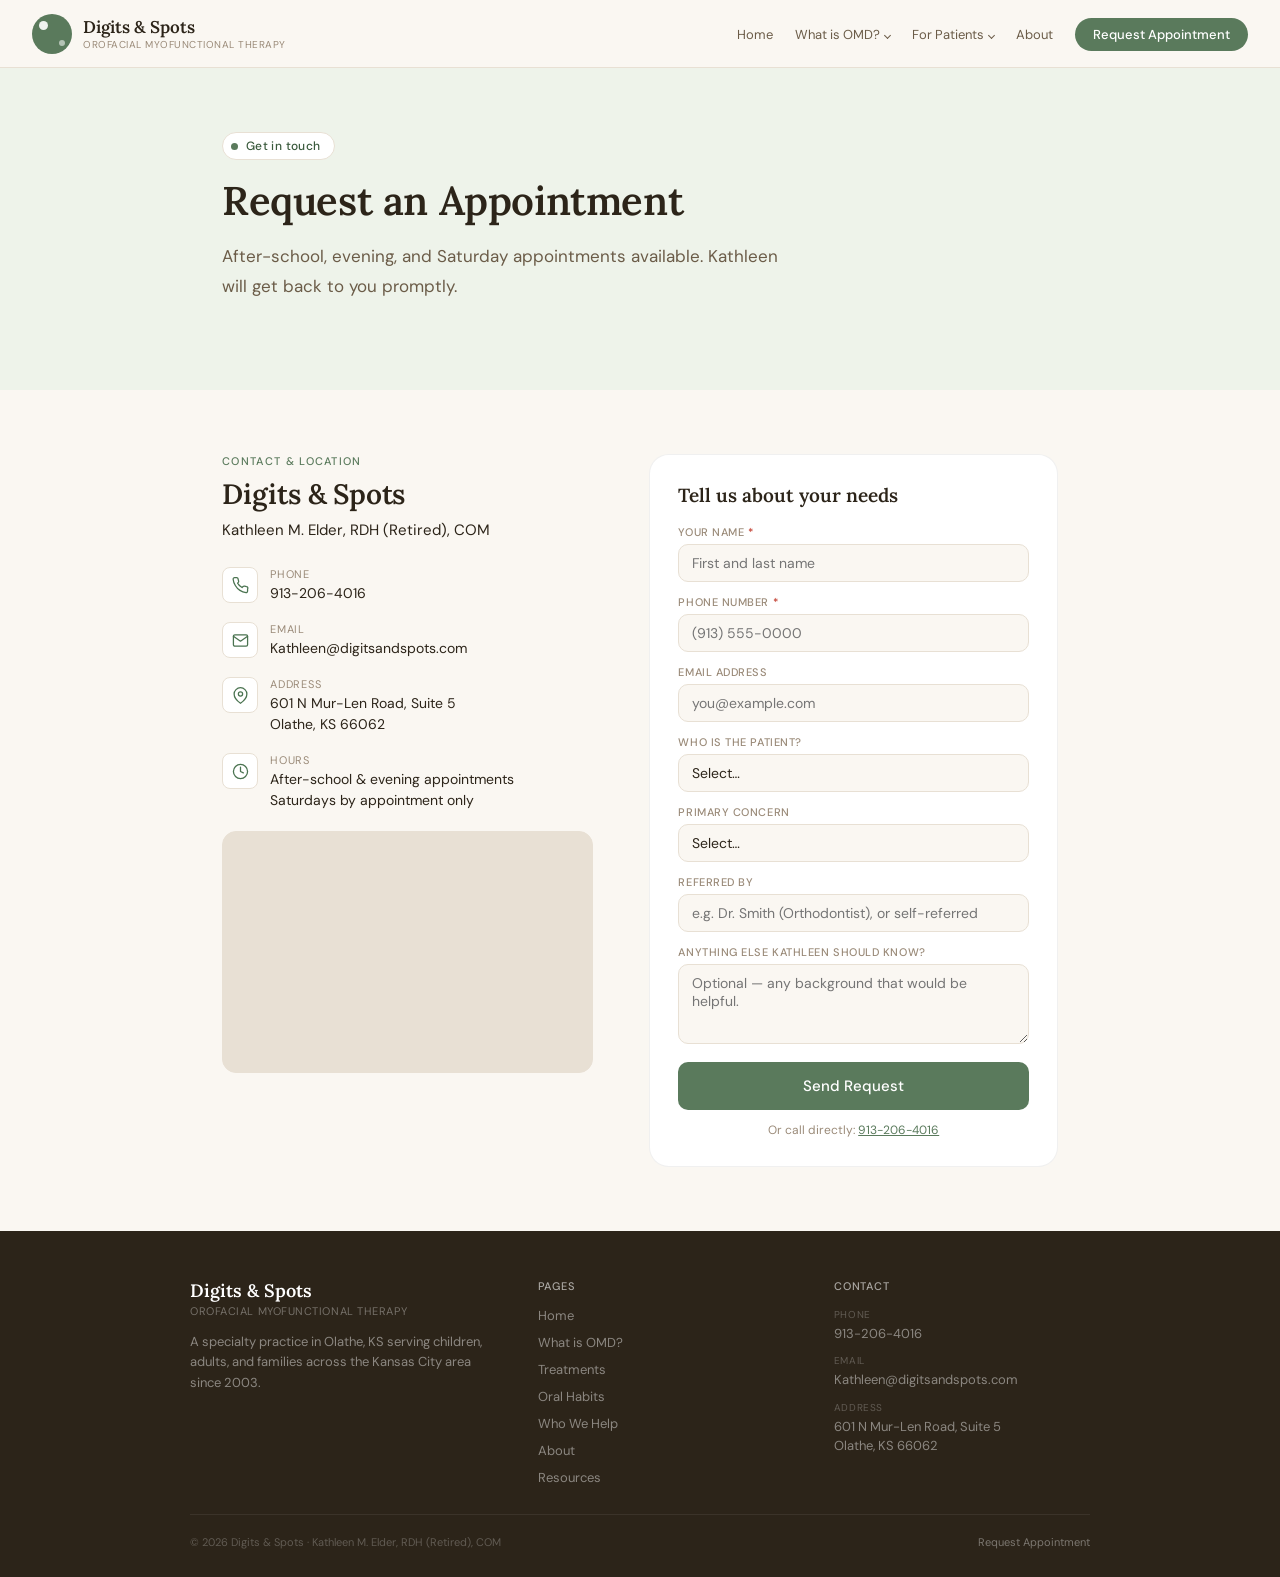
==== commit 640269b3: "reduced words" ====
--- a/contact.html
+++ b/contact.html
@@ -4,12 +4,11 @@
   <meta charset="UTF-8" />
   <meta name="viewport" content="width=device-width, initial-scale=1.0" />
   <title>Request an Appointment — Digits &amp; Spots</title>
-  <meta name="description" content="Contact Kathleen Elder at Digits & Spots in Overland Park, KS. After-school, evening, and Saturday appointments available. Call 913-206-4016." />
+  <meta name="description" content="Contact Kathleen Elder at Digits & Spots in Olathe, KS. Call 913-206-4016 or send a message to request an appointment." />
   <link rel="stylesheet" href="css/style.css" />
 </head>
 <body>
 
-  <!-- ===================== NAV ===================== -->
   <nav class="ds-nav">
     <a href="index.html" class="ds-logo" aria-label="Digits &amp; Spots home">
       <div class="ds-logo-mark" aria-hidden="true"></div>
@@ -23,102 +22,93 @@
     </button>
     <ul class="ds-nav-links">
       <li><a href="index.html">Home</a></li>
-      <li><a href="orofacialmyofunctionaldisorders.html">What is OMD?</a></li>
-      <li><a href="treatments.html">Treatments</a></li>
-      <li><a href="oral-manifestations.html">Oral Manifestations</a></li>
-      <li><a href="who-we-help.html">Who We Help</a></li>
-      <li><a href="resources.html">Resources</a></li>
-      <li class="ds-nav-dropdown"><a href="#">About</a><ul class="ds-nav-dropdown-menu"><li><a href="about/digitsandspots.html">Digits &amp; Spots</a></li><li><a href="about/kathleenelder.html">Kathleen Elder</a></li></ul></li>
+      <li class="ds-nav-dropdown">
+        <a href="orofacial-myofunctional-disorders.html">What is OMD?</a>
+        <ul class="ds-nav-dropdown-menu">
+          <li><a href="orofacial-myofunctional-disorders.html">OMD Overview</a></li>
+          <li><a href="oral-manifestations.html">Oral Habits</a></li>
+        </ul>
+      </li>
+      <li class="ds-nav-dropdown">
+        <a href="treatments.html">For Patients</a>
+        <ul class="ds-nav-dropdown-menu">
+          <li><a href="who-we-help.html">Who We Help</a></li>
+          <li><a href="treatments.html">Treatments</a></li>
+          <li><a href="about/digitsandspots.html">New Patients</a></li>
+          <li><a href="resources.html">Resources</a></li>
+        </ul>
+      </li>
+      <li><a href="about/digits-and-spots.html">About</a></li>
       <li><a href="contact.html" class="ds-nav-cta active">Request Appointment</a></li>
     </ul>
   </nav>
 
-  <!-- ===================== HERO ===================== -->
   <section class="ds-hero-band">
     <div class="ds-inner">
-      <div class="ds-section-label">Get in touch</div>
-      <h1 class="ds-h1" style="max-width:520px;">Request an appointment</h1>
-      <p class="ds-lead">Kathleen offers after-school, evening, and Saturday appointments to fit busy family schedules. Reach out and she'll get back to you promptly.</p>
+      <div class="ds-hero-eyebrow"><span class="ds-hero-eyebrow-dot"></span>Get in touch</div>
+      <h1 class="ds-h1">Request an Appointment</h1>
+      <p class="ds-lead">After-school, evening, and Saturday appointments available. Kathleen will get back to you promptly.</p>
     </div>
   </section>
 
   <main>
     <div class="ds-inner">
-      <section class="ds-section" aria-labelledby="contact-heading">
-        <h2 class="sr-only" id="contact-heading">Contact Digits &amp; Spots</h2>
-
+      <section class="ds-section">
         <div class="ds-contact-grid">
 
-          <!-- LEFT: Details -->
+          <!-- LEFT: Details + map -->
           <div>
             <div class="ds-section-label">Contact &amp; location</div>
             <h2 class="ds-h2" style="margin-bottom:6px;">Digits &amp; Spots</h2>
-            <p class="ds-body" style="margin-bottom:0;">Kathleen M. Elder, RDH, COM</p>
+            <p class="ds-body" style="margin-bottom:0; color:var(--muted);">Kathleen M. Elder, RDH (Retired), COM</p>
 
             <div class="ds-contact-details">
               <div class="ds-citem">
-                <div class="ds-citem-icon" aria-hidden="true">
-                  <svg width="17" height="17" viewBox="0 0 24 24" fill="none" stroke="#5a7a5c" stroke-width="1.8" stroke-linecap="round" stroke-linejoin="round"><path d="M22 16.92v3a2 2 0 0 1-2.18 2 19.79 19.79 0 0 1-8.63-3.07A19.5 19.5 0 0 1 4.69 12 19.79 19.79 0 0 1 1.61 3.18 2 2 0 0 1 3.6 1h3a2 2 0 0 1 2 1.72c.127.96.361 1.903.7 2.81a2 2 0 0 1-.45 2.11L7.91 8.6a16 16 0 0 0 6.29 6.29l1.45-1.45a2 2 0 0 1 2.11-.45c.907.339 1.85.573 2.81.7A2 2 0 0 1 22 16.92z"/></svg>
+                <div class="ds-citem-icon">
+                  <svg width="17" height="17" viewBox="0 0 24 24" fill="none" stroke="#4a7350" stroke-width="1.8" stroke-linecap="round" stroke-linejoin="round" aria-hidden="true"><path d="M22 16.92v3a2 2 0 0 1-2.18 2 19.79 19.79 0 0 1-8.63-3.07A19.5 19.5 0 0 1 4.69 12 19.79 19.79 0 0 1 1.61 3.18 2 2 0 0 1 3.6 1h3a2 2 0 0 1 2 1.72c.127.96.361 1.903.7 2.81a2 2 0 0 1-.45 2.11L7.91 8.6a16 16 0 0 0 6.29 6.29l1.45-1.45a2 2 0 0 1 2.11-.45c.907.339 1.85.573 2.81.7A2 2 0 0 1 22 16.92z"/></svg>
                 </div>
                 <div>
                   <div class="ds-citem-label">Phone</div>
                   <div class="ds-citem-val"><a href="tel:9132064016">913-206-4016</a></div>
                 </div>
               </div>
-
-              <div class="ds-citem">
-                <div class="ds-citem-icon" aria-hidden="true">
-                  <svg width="17" height="17" viewBox="0 0 24 24" fill="none" stroke="#5a7a5c" stroke-width="1.8" stroke-linecap="round" stroke-linejoin="round"><path d="M21 10c0 7-9 13-9 13s-9-6-9-13a9 9 0 0 1 18 0z"/><circle cx="12" cy="10" r="3"/></svg>
+              <div class="ds-citem">
+                <div class="ds-citem-icon">
+                  <svg width="17" height="17" viewBox="0 0 24 24" fill="none" stroke="#4a7350" stroke-width="1.8" stroke-linecap="round" stroke-linejoin="round" aria-hidden="true"><path d="M4 4h16c1.1 0 2 .9 2 2v12c0 1.1-.9 2-2 2H4c-1.1 0-2-.9-2-2V6c0-1.1.9-2 2-2z"/><polyline points="22,6 12,13 2,6"/></svg>
+                </div>
+                <div>
+                  <div class="ds-citem-label">Email</div>
+                  <div class="ds-citem-val"><a href="mailto:Kathleen@digitsandspots.com">Kathleen@digitsandspots.com</a></div>
+                </div>
+              </div>
+              <div class="ds-citem">
+                <div class="ds-citem-icon">
+                  <svg width="17" height="17" viewBox="0 0 24 24" fill="none" stroke="#4a7350" stroke-width="1.8" stroke-linecap="round" stroke-linejoin="round" aria-hidden="true"><path d="M21 10c0 7-9 13-9 13s-9-6-9-13a9 9 0 0 1 18 0z"/><circle cx="12" cy="10" r="3"/></svg>
                 </div>
                 <div>
                   <div class="ds-citem-label">Address</div>
-                  <div class="ds-citem-val">
-                    8500 West 110th Street, Suite 205<br>
-                    Overland Park, KS 66210
-                  </div>
-                </div>
-              </div>
-
-              <div class="ds-citem">
-                <div class="ds-citem-icon" aria-hidden="true">
-                  <svg width="17" height="17" viewBox="0 0 24 24" fill="none" stroke="#5a7a5c" stroke-width="1.8" stroke-linecap="round" stroke-linejoin="round"><circle cx="12" cy="12" r="10"/><polyline points="12 6 12 12 16 14"/></svg>
+                  <div class="ds-citem-val">601 N Mur-Len Road, Suite 5<br>Olathe, KS 66062</div>
+                </div>
+              </div>
+              <div class="ds-citem">
+                <div class="ds-citem-icon">
+                  <svg width="17" height="17" viewBox="0 0 24 24" fill="none" stroke="#4a7350" stroke-width="1.8" stroke-linecap="round" stroke-linejoin="round" aria-hidden="true"><circle cx="12" cy="12" r="10"/><polyline points="12 6 12 12 16 14"/></svg>
                 </div>
                 <div>
                   <div class="ds-citem-label">Hours</div>
-                  <div class="ds-citem-val">
-                    After-school &amp; evening appointments available<br>
-                    Saturdays by appointment only<br>
-                    Please call for specific scheduling
-                  </div>
+                  <div class="ds-citem-val">After-school &amp; evening appointments<br>Saturdays by appointment only</div>
                 </div>
               </div>
             </div>
 
-            <!--
-              GOOGLE MAPS EMBED — how to get your embed code:
-              1. Go to https://maps.google.com
-              2. Search for: 8500 W 110th St Suite 205, Overland Park, KS 66210
-              3. Click Share → Embed a map → Copy HTML
-              4. Paste the <iframe> tag below, replacing the placeholder div.
-
-              The iframe should look roughly like this (your src URL will be unique):
+            <div class="ds-map-placeholder">
               <iframe
-                src="https://www.google.com/maps/embed?pb=!1m18!..."
-                width="100%" height="260"
-                style="border:0; border-radius:14px; display:block;"
+                src="https://www.google.com/maps/embed?pb=!1m18!1m12!1m3!1d3104.0!2d-94.81!3d38.88!2m3!1f0!2f0!3f0!3m2!1i1024!2i768!4f13.1!3m3!1m2!1s0x87c0c8b0e5a1!2s601%20N%20Mur-Len%20Rd%20Suite%205%2C%20Olathe%2C%20KS%2066062!5e0!3m2!1sen!2sus!4v1!5m2!1sen!2sus"
+                width="100%" height="240"
+                style="border:0; border-radius:12px; display:block;"
                 allowfullscreen="" loading="lazy"
                 referrerpolicy="no-referrer-when-downgrade"
-                title="Digits &amp; Spots — 8500 W 110th St, Overland Park, KS">
-              </iframe>
-            -->
-            <div class="ds-map-placeholder" id="map-placeholder">
-              <iframe
-                src="https://www.google.com/maps/embed?pb=!1m18!1m12!1m3!1d3103.753471097652!2d-94.68478552410875!3d38.929611944802836!2m3!1f0!2f0!3f0!3m2!1i1024!2i768!4f13.1!3m3!1m2!1s0x87c0ea56bc0dcf51%3A0x35dce3a68672e450!2s8500%20W%20110th%20St%20Suite%20205%2C%20Overland%20Park%2C%20KS%2066210!5e0!3m2!1sen!2sus!4v1779480967660!5m2!1sen!2sus"
-                width="100%" height="260"
-                style="border:0; border-radius:14px; display:block;"
-                allowfullscreen="" loading="lazy"
-                referrerpolicy="no-referrer-when-downgrade"
-                title="Digits &amp; Spots — 8500 W 110th St, Overland Park, KS">
+                title="Digits &amp; Spots — 601 N Mur-Len Rd, Olathe, KS">
               </iframe>
             </div>
           </div>
@@ -126,27 +116,13 @@
           <!-- RIGHT: Form -->
           <div class="ds-form-card">
             <h3>Tell us about your needs</h3>
-            <!--
-              FORMSPREE SETUP (one-time):
-              1. Go to https://formspree.io and sign up / log in.
-              2. Create a new form — Formspree will give you a unique form ID
-                 that looks like: xpwzabcd
-              3. Replace YOUR_FORM_ID in the action URL below with that ID.
-              4. Formspree will email submissions to the address on your account.
-                 You can change the recipient inside your Formspree dashboard.
-              5. (Optional) In the Formspree dashboard, set a custom Reply-To
-                 field to "email" so you can reply directly to patients.
-            -->
             <form
               class="ds-contact-form"
               action="https://formspree.io/f/mwvzbyea"
               method="POST"
               novalidate
             >
-              <!-- Formspree config fields -->
               <input type="hidden" name="_subject" value="New appointment request — Digits &amp; Spots" />
-              <input type="hidden" name="_next" value="" />
-              <!-- Honeypot spam trap — keep hidden -->
               <input type="text" name="_gotcha" style="display:none" tabindex="-1" autocomplete="off" />
 
               <div class="ds-field">
@@ -167,7 +143,8 @@
               <div class="ds-field">
                 <label for="patient-age">Who is the patient?</label>
                 <select id="patient-age" name="patient_age">
-                  <option value="">Select...</option>
+                  <option value="">Select…</option>
+                  <option value="infant">Infant / toddler</option>
                   <option value="child">Child (under 12)</option>
                   <option value="teen">Teen (12–17)</option>
                   <option value="adult">Adult (18+)</option>
@@ -177,36 +154,36 @@
               <div class="ds-field">
                 <label for="concern">Primary concern</label>
                 <select id="concern" name="concern">
-                  <option value="">Select...</option>
+                  <option value="">Select…</option>
                   <option value="digit-sucking">Thumb / finger sucking</option>
                   <option value="tongue-thrust">Tongue thrust</option>
                   <option value="mouth-breathing">Mouth breathing</option>
                   <option value="orthodontic">Orthodontic support (pre/post)</option>
                   <option value="speech">Speech / lisp</option>
-                  <option value="swallowing">Swallowing dysfunction</option>
+                  <option value="sleep">Sleep / snoring</option>
+                  <option value="swallowing">Swallowing difficulty</option>
                   <option value="unsure">Not sure — want to learn more</option>
                 </select>
               </div>
 
               <div class="ds-field">
                 <label for="referred-by">Referred by</label>
-                <input type="text" id="referred-by" name="referred_by" placeholder="e.g. Dr. Smith, Orthodontist — or self-referred" />
-              </div>
-
-              <div class="ds-field">
-                <label for="message">Anything else you'd like Kathleen to know?</label>
-                <textarea id="message" name="message" placeholder="Optional — feel free to share any background that would be helpful."></textarea>
-              </div>
-
-              <!-- Success / error messages — shown by main.js after submit -->
-              <div id="form-success" role="alert" style="display:none; background:var(--sage-pale); border:1px solid var(--sage-light); border-radius:12px; padding:16px 18px; margin-bottom:14px; font-size:14px; color:var(--sage-deep); line-height:1.5;">
-                ✓ <strong>Request sent!</strong> Kathleen will be in touch soon. You can also reach her directly at <a href="tel:9132064016" style="color:var(--sage-deep);">913-206-4016</a>.
-              </div>
-              <div id="form-error" role="alert" style="display:none; background:#fdf2f2; border:1px solid #e8b4b4; border-radius:12px; padding:16px 18px; margin-bottom:14px; font-size:14px; color:#8b2e2e; line-height:1.5;">
-                ✗ Something went wrong — please try again or call <a href="tel:9132064016" style="color:#8b2e2e;">913-206-4016</a> directly.
-              </div>
-
-              <button type="submit" class="ds-btn-primary" id="form-submit-btn" style="width:100%; text-align:center; padding:13px;">Send Request</button>
+                <input type="text" id="referred-by" name="referred_by" placeholder="e.g. Dr. Smith (Orthodontist), or self-referred" />
+              </div>
+
+              <div class="ds-field">
+                <label for="message">Anything else Kathleen should know?</label>
+                <textarea id="message" name="message" placeholder="Optional — any background that would be helpful."></textarea>
+              </div>
+
+              <div id="form-success" role="alert" style="display:none; background:var(--sage-pale); border:1px solid var(--warm-tan); border-radius:10px; padding:14px 16px; font-size:14px; color:var(--sage-deep); line-height:1.5;">
+                ✓ <strong>Request sent!</strong> Kathleen will be in touch soon. You can also reach her at <a href="tel:9132064016" style="color:var(--sage-deep);">913-206-4016</a>.
+              </div>
+              <div id="form-error" role="alert" style="display:none; background:#fdf2f2; border:1px solid #e8b4b4; border-radius:10px; padding:14px 16px; font-size:14px; color:#8b2e2e; line-height:1.5;">
+                ✗ Something went wrong — please try again or call <a href="tel:9132064016" style="color:#8b2e2e;">913-206-4016</a>.
+              </div>
+
+              <button type="submit" id="form-submit-btn" style="width:100%; text-align:center; padding:14px; background:var(--sage); color:white; border:none; border-radius:10px; font-size:15px; font-weight:500; cursor:pointer; font-family:var(--font-body); transition:background 0.18s;">Send Request</button>
               <p class="ds-form-note">Or call directly: <a href="tel:9132064016">913-206-4016</a></p>
             </form>
           </div>
@@ -216,24 +193,23 @@
     </div>
   </main>
 
-  <!-- ===================== FOOTER ===================== -->
   <footer class="ds-footer">
     <div class="ds-footer-grid">
-      <div class="ds-footer-brand">
+      <div>
         <div class="ds-footer-name">Digits &amp; Spots</div>
         <div class="ds-footer-sub">Orofacial Myofunctional Therapy</div>
-        <p class="ds-footer-desc">A specialty practice in Overland Park, KS devoted exclusively to diagnosing and treating Orofacial Myofunctional Disorders in children and adults.</p>
+        <p class="ds-footer-desc">A specialty practice in Olathe, KS serving children, adults, and families across the Kansas City area since 2003.</p>
       </div>
       <div>
         <div class="ds-footer-col-title">Pages</div>
         <nav class="ds-footer-links" aria-label="Footer navigation">
           <a href="index.html">Home</a>
-          <a href="orofacialmyofunctionaldisorders.html">Orofacial Myofunctional Disorders</a>
+          <a href="orofacial-myofunctional-disorders.html">What is OMD?</a>
           <a href="treatments.html">Treatments</a>
-          <a href="oral-manifestations.html">Oral Manifestations</a>
+          <a href="oral-manifestations.html">Oral Habits</a>
+          <a href="who-we-help.html">Who We Help</a>
+          <a href="about/digits-and-spots.html">About</a>
           <a href="resources.html">Resources</a>
-          <a href="about/digitsandspots.html">About Digits &amp; Spots</a>
-          <a href="about/kathleenelder.html">About Kathleen Elder</a>
         </nav>
       </div>
       <div>
@@ -244,78 +220,50 @@
             <a href="tel:9132064016">913-206-4016</a>
           </div>
           <div class="ds-footer-contact-item">
+            <div class="ds-footer-contact-label">Email</div>
+            <a href="mailto:Kathleen@digitsandspots.com">Kathleen@digitsandspots.com</a>
+          </div>
+          <div class="ds-footer-contact-item">
             <div class="ds-footer-contact-label">Address</div>
-            8500 West 110th Street<br>Suite 205<br>Overland Park, KS 66210
-          </div>
-          <div class="ds-footer-contact-item">
-            <div class="ds-footer-contact-label">Hours</div>
-            After-school &amp; evening hours<br>Saturdays by appointment
+            601 N Mur-Len Road, Suite 5<br>Olathe, KS 66062
           </div>
         </div>
       </div>
     </div>
     <div class="ds-footer-bottom">
-      <span>&copy; 2026 Digits &amp; Spots &middot; Kathleen M. Elder, RDH, COM</span>
-      <a href="contact.html" style="color:rgba(255,255,255,0.4); text-decoration:none;">Request Appointment</a>
+      <span>&copy; 2026 Digits &amp; Spots &middot; Kathleen M. Elder, RDH (Retired), COM</span>
+      <a href="contact.html" style="color:rgba(255,255,255,0.38); text-decoration:none;">Request Appointment</a>
     </div>
   </footer>
 
   <script src="js/main.js"></script>
   <script>
-    // Formspree AJAX submission — intercepts the native POST so the page
-    // doesn't redirect, and instead shows the inline success / error state.
     (function () {
       var form    = document.querySelector('.ds-contact-form');
       var btn     = document.getElementById('form-submit-btn');
       var success = document.getElementById('form-success');
       var error   = document.getElementById('form-error');
-
       if (!form) return;
-
       form.addEventListener('submit', function (e) {
         e.preventDefault();
-
-        // Basic client-side required-field check
         var name  = form.querySelector('#name');
         var phone = form.querySelector('#phone');
         var valid = true;
         [name, phone].forEach(function (el) {
-          if (!el.value.trim()) {
-            el.style.borderColor = '#c0392b';
-            valid = false;
-          } else {
-            el.style.borderColor = '';
-          }
+          if (!el.value.trim()) { el.style.borderColor = '#c0392b'; valid = false; }
+          else { el.style.borderColor = ''; }
         });
         if (!valid) return;
-
-        // Send to Formspree
-        btn.disabled    = true;
-        btn.textContent = 'Sending…';
-        success.style.display = 'none';
-        error.style.display   = 'none';
-
-        fetch(form.action, {
-          method:  'POST',
-          body:    new FormData(form),
-          headers: { 'Accept': 'application/json' }
-        })
-        .then(function (res) {
-          if (res.ok) {
-            success.style.display = 'block';
-            form.reset();
-            btn.textContent = 'Sent ✓';
-          } else {
-            return res.json().then(function (data) { throw data; });
-          }
-        })
-        .catch(function () {
-          error.style.display = 'block';
-          btn.disabled    = false;
-          btn.textContent = 'Send Request';
-        });
+        btn.disabled = true; btn.textContent = 'Sending…';
+        success.style.display = 'none'; error.style.display = 'none';
+        fetch(form.action, { method: 'POST', body: new FormData(form), headers: { 'Accept': 'application/json' } })
+          .then(function (res) {
+            if (res.ok) { success.style.display = 'block'; form.reset(); btn.textContent = 'Sent ✓'; }
+            else { return res.json().then(function (d) { throw d; }); }
+          })
+          .catch(function () { error.style.display = 'block'; btn.disabled = false; btn.textContent = 'Send Request'; });
       });
     })();
   </script>
 </body>
-</html>+</html>
--- a/css/style.css
+++ b/css/style.css
@@ -305,6 +305,7 @@
 }
 .ds-card p { font-size: 13px; color: var(--warm-mid); line-height: 1.65; }
 .ds-card-link { color: var(--sage); font-size: 13px; }
+a.ds-card { text-decoration: none; color: inherit; display: block; cursor: pointer; }
 
 /* ===================================================
    STAT CARDS
@@ -467,7 +468,6 @@
   color: rgba(255,255,255,0.5); font-size: 12px; text-align: center;
   padding: 20px; position: relative;
 }
-/* Swap in a real photo: add class ds-portrait-photo and set background-image */
 .ds-portrait-photo {
   background-size: cover;
   background-position: center top;
@@ -553,9 +553,8 @@
 .ds-citem-val a:hover { color: var(--sage); }
 
 .ds-map-placeholder {
-  background: var(--warm-tan); border-radius: 14px; height: 180px;
-  display: flex; align-items: center; justify-content: center;
-  color: var(--warm-muted); font-size: 13px; margin-top: 20px;
+  background: var(--warm-tan); border-radius: 14px;
+  overflow: hidden; margin-top: 20px;
   border: 1px solid var(--warm-tan);
 }
 
@@ -654,15 +653,62 @@
 }
 
 /* ===================================================
-   SERVICE CARDS (Home)
-   =================================================== */
-
-.ds-service-num {
-  font-family: var(--font-display);
-  font-size: 52px; font-weight: 600;
-  color: var(--warm-tan); line-height: 1;
-  margin-bottom: 14px; letter-spacing: -2px;
-}
+   SYMPTOM CHIPS (interactive checklist)
+   =================================================== */
+
+.ds-symptoms {
+  display: grid;
+  grid-template-columns: repeat(auto-fill, minmax(230px, 1fr));
+  gap: 10px; margin: 24px 0;
+}
+.ds-symptom {
+  display: flex; align-items: center; gap: 10px;
+  padding: 11px 14px;
+  background: white; border: 1.5px solid var(--warm-tan);
+  border-radius: 10px;
+  font-size: 13.5px; color: var(--warm-mid);
+  cursor: pointer;
+  transition: border-color 0.18s, background 0.18s, color 0.18s;
+  user-select: none;
+}
+.ds-symptom.checked { border-color: var(--sage); background: var(--sage-pale); color: var(--sage-deep); }
+.ds-symptom-box {
+  width: 18px; height: 18px; border-radius: 5px;
+  border: 1.5px solid var(--warm-tan); flex-shrink: 0;
+  transition: background 0.18s, border-color 0.18s;
+  display: flex; align-items: center; justify-content: center;
+}
+.ds-symptom.checked .ds-symptom-box { background: var(--sage); border-color: var(--sage); }
+.ds-symptom.checked .ds-symptom-box::after {
+  content: '';
+  width: 4px; height: 8px;
+  border: 2px solid white; border-top: none; border-left: none;
+  transform: rotate(45deg) translate(-1px, -1px);
+}
+
+/* ===================================================
+   RESOURCE LIST
+   =================================================== */
+
+.ds-resource-list { display: flex; flex-direction: column; }
+.ds-resource-item {
+  display: flex; gap: 16px; align-items: flex-start;
+  padding: 18px 0; border-bottom: 1px solid var(--warm-tan);
+}
+.ds-resource-item:last-child { border-bottom: none; }
+.ds-resource-icon {
+  width: 36px; height: 36px; flex-shrink: 0;
+  background: var(--sage-pale); border-radius: 8px;
+  display: flex; align-items: center; justify-content: center; margin-top: 2px;
+}
+.ds-resource-name { font-size: 14px; font-weight: 500; color: var(--warm-dark); margin-bottom: 4px; }
+.ds-resource-name a { color: var(--sage-deep); text-decoration: none; }
+.ds-resource-name a:hover { text-decoration: underline; }
+.ds-resource-desc { font-size: 13px; color: var(--warm-mid); line-height: 1.6; }
+
+/* Audience card sub-text */
+.ds-audience-card .ds-sub,
+.ds-card .ds-sub { font-size: 13px; color: var(--warm-muted); margin-bottom: 16px; }
 
 /* ===================================================
    RESPONSIVE — MOBILE
@@ -705,6 +751,7 @@
   .ds-trust           { gap: 16px; }
   .ds-referral        { flex-direction: column; }
   .ds-footer-grid     { grid-template-columns: 1fr; gap: 28px; }
+  .ds-symptoms        { grid-template-columns: 1fr; }
 
   .ds-section { padding: 44px 0; }
   .ds-dark    { padding: 44px 0; }
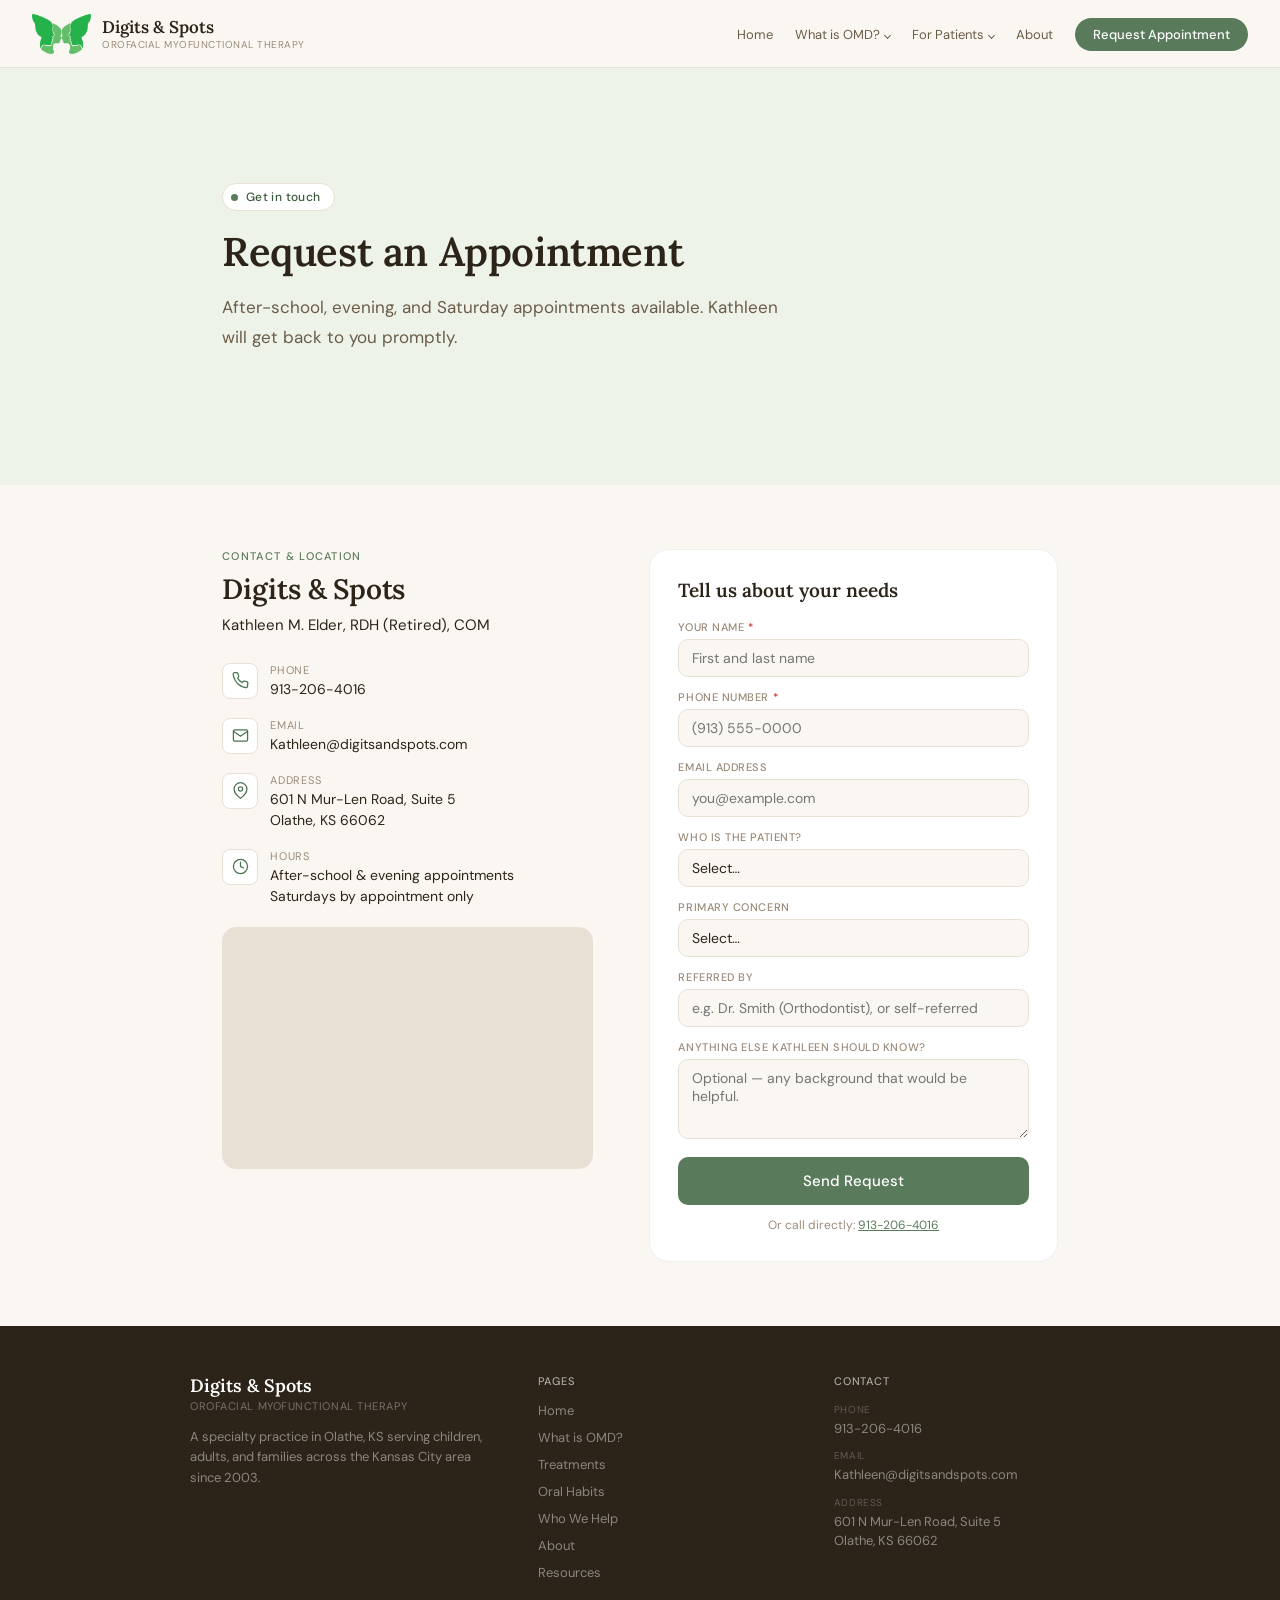
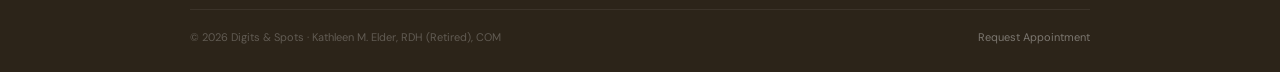
==== commit f16c14f3: "Replace logo with butterfly mark and add favicon Co-Authored-By: Claude Sonnet 5.5 <noreply@anthropi" ====
--- a/contact.html
+++ b/contact.html
@@ -6,6 +6,7 @@
   <title>Request an Appointment — Digits &amp; Spots</title>
   <meta name="description" content="Contact Kathleen Elder at Digits & Spots in Olathe, KS. Call 913-206-4016 or send a message to request an appointment." />
   <link rel="stylesheet" href="css/style.css" />
+  <link rel="icon" type="image/png" href="images/favicon.png" />
 </head>
 <body>
 
--- a/css/style.css
+++ b/css/style.css
@@ -55,23 +55,9 @@
 }
 
 .ds-logo-mark {
-  width: 40px; height: 40px;
-  border-radius: 50%;
-  background: var(--sage);
-  display: flex; align-items: center; justify-content: center;
-  position: relative; flex-shrink: 0;
-}
-.ds-logo-mark::before {
-  content: '';
-  width: 9px; height: 9px; border-radius: 50%;
-  background: rgba(255,255,255,0.9);
-  position: absolute; top: 7px; left: 7px;
-}
-.ds-logo-mark::after {
-  content: '';
-  width: 6px; height: 6px; border-radius: 50%;
-  background: rgba(255,255,255,0.55);
-  position: absolute; bottom: 8px; right: 7px;
+  width: 59px; height: 40px;
+  background: url("../images/logo.png") center / contain no-repeat;
+  flex-shrink: 0;
 }
 
 .ds-logo-name {
@@ -209,7 +195,7 @@
 
 .ds-hero-band {
   background: var(--sage-pale);
-  padding: 64px 0 56px;
+  padding: clamp(72px, 9vw, 116px) 0 clamp(60px, 8vw, 100px);
   position: relative; overflow: hidden;
 }
 .ds-hero-band .dots-bg {
@@ -487,6 +473,47 @@
   text-align: center; max-width: 140px;
 }
 .ds-portrait-badge strong { display: block; font-size: 12px; margin-bottom: 2px; }
+.ds-portrait-frame img {
+  position: absolute; inset: 0;
+  width: 100%; height: 100%;
+  object-fit: cover; object-position: center top;
+  border-radius: 20px;
+}
+
+/* ===================================================
+   PHOTOS / MEDIA
+   =================================================== */
+
+.ds-figure {
+  border-radius: 16px; overflow: hidden;
+  border: 1px solid var(--warm-tan);
+  background: var(--sage-pale);
+  box-shadow: 0 10px 30px rgba(74,115,80,0.09);
+  margin: 0;
+}
+.ds-figure img { display: block; width: 100%; height: 100%; object-fit: cover; }
+
+.ds-photo-strip {
+  display: grid; gap: 16px;
+  grid-template-columns: repeat(3, 1fr);
+  margin: 4px 0;
+}
+.ds-photo-strip.cols-4 { grid-template-columns: repeat(4, 1fr); gap: 14px; }
+.ds-photo-strip .ds-figure { aspect-ratio: 4/5; }
+.ds-photo-strip.wide .ds-figure { aspect-ratio: 3/2; }
+
+.ds-media-grid {
+  display: grid; grid-template-columns: 1fr 1fr;
+  gap: 44px; align-items: center; margin-top: 12px;
+}
+.ds-media-grid.img-right .ds-media-figure { order: 2; }
+.ds-media-figure { aspect-ratio: 4/3; }
+.ds-media-figure.portrait { aspect-ratio: 3/4; }
+
+.ds-photo-caption {
+  font-size: 12px; color: var(--warm-muted);
+  text-align: center; margin-top: 10px; line-height: 1.5;
+}
 
 /* ===================================================
    WHO WE HELP
@@ -752,6 +779,10 @@
   .ds-referral        { flex-direction: column; }
   .ds-footer-grid     { grid-template-columns: 1fr; gap: 28px; }
   .ds-symptoms        { grid-template-columns: 1fr; }
+  .ds-photo-strip,
+  .ds-photo-strip.cols-4 { grid-template-columns: 1fr 1fr; }
+  .ds-media-grid      { grid-template-columns: 1fr; gap: 22px; }
+  .ds-media-grid.img-right .ds-media-figure { order: 0; }
 
   .ds-section { padding: 44px 0; }
   .ds-dark    { padding: 44px 0; }
